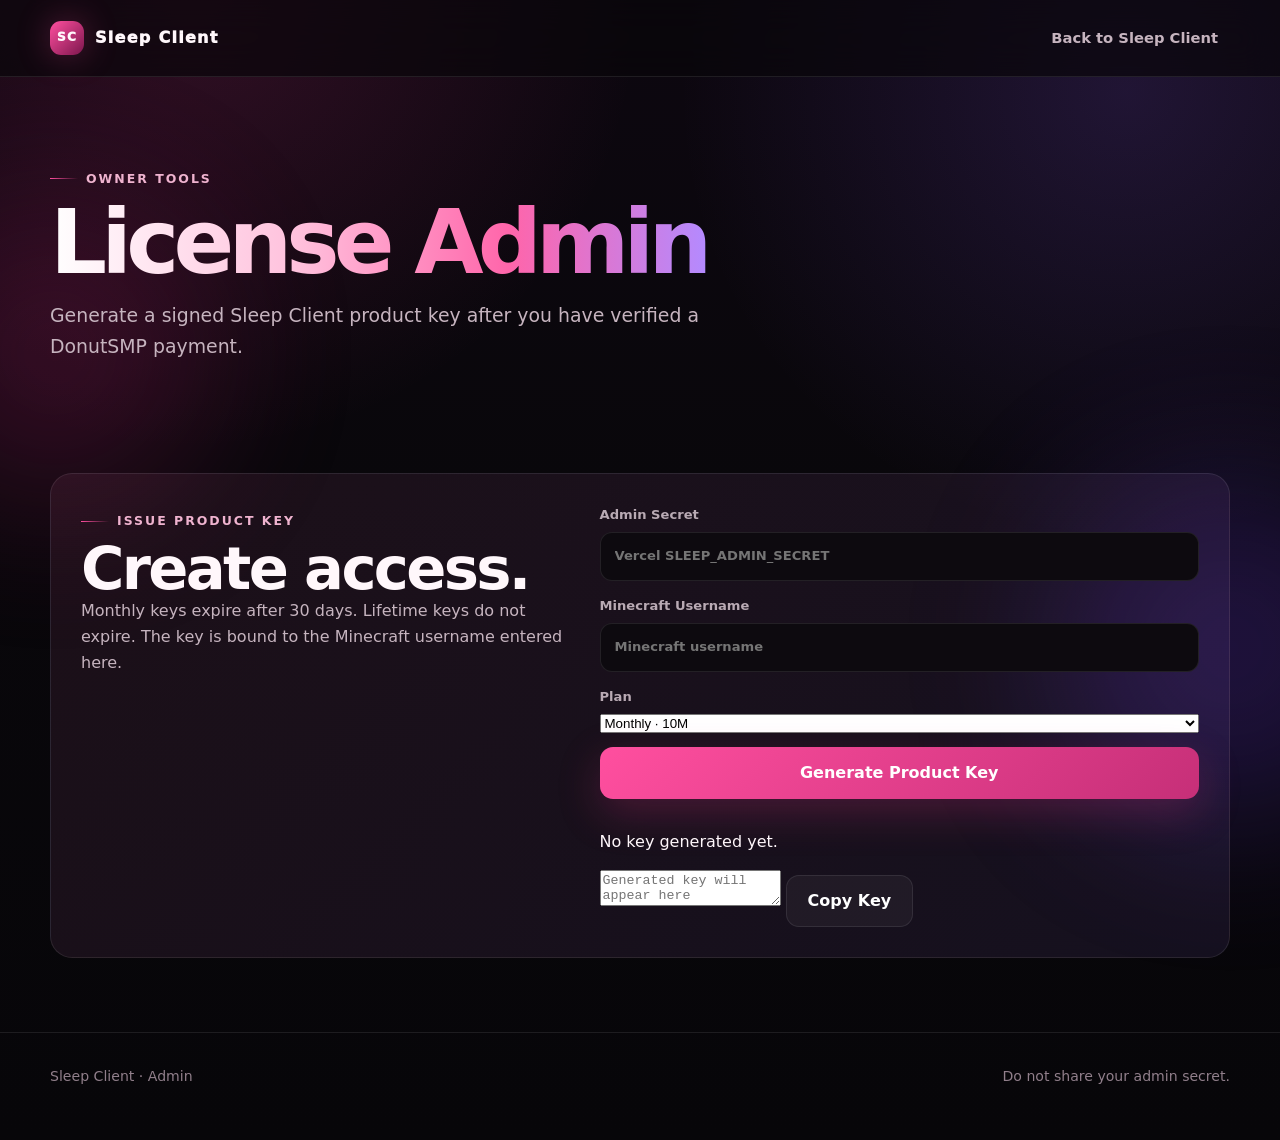
==== admin.html @ 1a80f90a "Add Sleep Client license admin page" ====
<!doctype html><html lang="en"><head>
<meta charset="utf-8"><meta name="viewport" content="width=device-width,initial-scale=1">
<meta name="robots" content="noindex,nofollow">
<title>Sleep Client Admin</title>
<link rel="icon" type="image/png" href="./assets/sleep-client-icon.png?v=2">
<link rel="stylesheet" href="./assets/site.css">
</head><body>
<div class="bg-orb one"></div><div class="bg-orb two"></div>
<header class="site-header"><div class="site-shell"><nav class="nav">
<a class="brand" href="./index.html"><span class="brand-mark">SC</span><span>Sleep Client</span></a>
<div class="nav-links"><a href="./clients.html">Back to Sleep Client</a></div>
</nav></div></header>

<main class="site-shell">
<section class="page-hero reveal visible">
<div class="eyebrow">Owner Tools</div>
<h1><span class="gradient-text">License Admin</span></h1>
<p class="lead">Generate a signed Sleep Client product key after you have verified a DonutSMP payment.</p>
</section>

<section class="section">
<div class="sleep-activation-panel">
<div>
<div class="eyebrow">Issue Product Key</div>
<h2 class="section-title">Create access.</h2>
<p class="section-copy">Monthly keys expire after 30 days. Lifetime keys do not expire. The key is bound to the Minecraft username entered here.</p>
</div>
<form class="sleep-key-form" id="admin-license-form">
<label>Admin Secret<input id="admin-secret" type="password" autocomplete="current-password" placeholder="Vercel SLEEP_ADMIN_SECRET"></label>
<label>Minecraft Username<input id="admin-mc-name" type="text" autocomplete="off" placeholder="Minecraft username"></label>
<label>Plan
<select id="admin-plan" class="sleep-admin-select">
<option value="monthly">Monthly · 10M</option>
<option value="lifetime">Lifetime · 25M</option>
</select></label>
<button class="btn btn-primary" type="submit">Generate Product Key</button>
<div class="sleep-admin-result" id="admin-result">
<p id="admin-status">No key generated yet.</p>
<textarea id="admin-key-output" readonly placeholder="Generated key will appear here"></textarea>
<button class="btn btn-secondary" id="copy-admin-key" type="button">Copy Key</button>
</div>
</form>
</div>
</section>
</main>

<footer class="footer"><div class="site-shell footer-row"><span>Sleep Client · Admin</span><span>Do not share your admin secret.</span></div></footer>
<script>
const form=document.getElementById('admin-license-form');
const status=document.getElementById('admin-status');
const output=document.getElementById('admin-key-output');
form.addEventListener('submit',async e=>{
  e.preventDefault();
  const secret=document.getElementById('admin-secret').value;
  const username=document.getElementById('admin-mc-name').value.trim();
  const plan=document.getElementById('admin-plan').value;
  output.value='';
  status.textContent='Generating signed key…';
  try{
    const r=await fetch('/api/license/issue',{
      method:'POST',
      headers:{'Content-Type':'application/json','Authorization':'Bearer '+secret},
      body:JSON.stringify({username,plan})
    });
    const data=await r.json();
    if(!r.ok||!data.ok){
      status.textContent='Could not generate key: '+(data.error||'unknown_error');
      return;
    }
    output.value=data.key;
    const expiry=data.expiresAt?new Date(data.expiresAt).toLocaleString():'Lifetime';
    status.textContent='Key created for '+data.username+' · '+data.plan+' · '+expiry;
  }catch{
    status.textContent='Could not reach the license server.';
  }
});
document.getElementById('copy-admin-key').addEventListener('click',async()=>{
  if(!output.value)return;
  await navigator.clipboard.writeText(output.value);
  status.textContent='Product key copied.';
});
</script>
</body></html>
---- assets/site.css ----
:root{
  --bg:#09070b;
  --bg-soft:#120a11;
  --panel:rgba(28,13,24,.78);
  --panel-solid:#190f17;
  --panel-2:#24121f;
  --text:#fff7fb;
  --muted:#c6b4bf;
  --line:rgba(255,255,255,.09);
  --pink:#ff4f9f;
  --pink-2:#c62f78;
  --pink-dark:#7c164d;
  --violet:#8b5cf6;
  --blue:#5bc0ff;
  --success:#7ee7b7;
  --shadow:0 24px 70px rgba(0,0,0,.42);
}
*{box-sizing:border-box}
html{scroll-behavior:smooth}
body{
  margin:0;
  min-height:100vh;
  color:var(--text);
  background:
    radial-gradient(circle at 15% 0%,rgba(198,47,120,.20),transparent 28rem),
    radial-gradient(circle at 88% 8%,rgba(139,92,246,.16),transparent 28rem),
    linear-gradient(180deg,#0d0710 0%,#09070b 42%,#070609 100%);
  font:16px/1.6 Inter,ui-sans-serif,system-ui,-apple-system,BlinkMacSystemFont,"Segoe UI",sans-serif;
  overflow-x:hidden;
}
a{color:inherit}
button,input{font:inherit}
::selection{background:rgba(255,79,159,.28)}
.site-shell{position:relative;z-index:2;width:min(1180px,calc(100% - 32px));margin:0 auto}
.bg-orb{position:fixed;border-radius:999px;filter:blur(80px);pointer-events:none;opacity:.24;z-index:0;animation:floatOrb 12s ease-in-out infinite}
.bg-orb.one{width:310px;height:310px;background:#b21f6b;left:-100px;top:22vh}
.bg-orb.two{width:360px;height:360px;background:#6538d9;right:-130px;top:52vh;animation-delay:-5s}
@keyframes floatOrb{0%,100%{transform:translate3d(0,0,0) scale(1)}50%{transform:translate3d(0,-24px,0) scale(1.08)}}
#cursor-glow{
  position:fixed;left:0;top:0;width:460px;height:460px;border-radius:50%;
  pointer-events:none;z-index:1;opacity:0;
  background:radial-gradient(circle,rgba(91,192,255,.22) 0%,rgba(139,92,246,.15) 26%,rgba(255,79,159,.05) 52%,transparent 72%);
  filter:blur(28px);transform:translate(-50%,-50%);transition:opacity .18s ease;will-change:left,top
}
.site-header{
  position:sticky;top:0;z-index:20;
  backdrop-filter:blur(18px);
  background:rgba(9,7,11,.70);
  border-bottom:1px solid var(--line);
}
.nav{height:76px;display:flex;align-items:center;justify-content:space-between;gap:18px}
.brand{text-decoration:none;display:flex;align-items:center;gap:11px;font-weight:950;letter-spacing:.08em}
.brand-mark{width:34px;height:34px;border-radius:11px;background:linear-gradient(135deg,var(--pink),var(--pink-dark));box-shadow:0 0 34px rgba(255,79,159,.30);display:grid;place-items:center;font-size:.76rem}
.nav-links{display:flex;align-items:center;gap:6px}
.nav-links a{padding:9px 12px;border-radius:10px;text-decoration:none;color:var(--muted);font-weight:700;font-size:.92rem;transition:.2s ease}
.nav-links a:hover,.nav-links a.active{color:#fff;background:rgba(255,255,255,.055)}
.nav-cta{padding:10px 15px;border:1px solid rgba(255,79,159,.35)!important;background:rgba(255,79,159,.08)!important;color:#fff!important}
.mobile-toggle{display:none;background:none;border:0;color:#fff;font-size:1.5rem}
.hero{padding:104px 0 78px;display:grid;grid-template-columns:1fr;gap:0;align-items:center}.hero>.reveal{max-width:820px}
.eyebrow{display:inline-flex;align-items:center;gap:8px;color:#efb3cf;font-size:.78rem;font-weight:900;letter-spacing:.16em;text-transform:uppercase}
.eyebrow:before{content:"";width:28px;height:1px;background:linear-gradient(90deg,var(--pink),transparent)}
.hero h1,.page-hero h1{font-size:clamp(3.5rem,8.2vw,7.2rem);line-height:.88;letter-spacing:-.065em;margin:15px 0 24px}
.gradient-text{background:linear-gradient(90deg,#fff 0%,#ffc0dc 38%,#ff65aa 70%,#b48aff 100%);-webkit-background-clip:text;background-clip:text;color:transparent}
.lead{font-size:1.18rem;color:var(--muted);max-width:700px;margin:0}
.actions{display:flex;gap:12px;flex-wrap:wrap;margin-top:32px}
.btn{border:0;cursor:pointer;text-decoration:none;display:inline-flex;align-items:center;justify-content:center;gap:9px;min-height:52px;padding:0 21px;border-radius:13px;font-weight:900;transition:transform .2s ease,box-shadow .2s ease,border-color .2s ease}
.btn:hover{transform:translateY(-2px)}
.btn-primary{background:linear-gradient(135deg,var(--pink),var(--pink-2));color:#fff;box-shadow:0 14px 42px rgba(198,47,120,.28)}
.btn-primary:hover{box-shadow:0 18px 52px rgba(255,79,159,.34)}
.btn-secondary{background:rgba(255,255,255,.045);border:1px solid var(--line);color:#fff}
.hero-meta{display:flex;gap:10px;flex-wrap:wrap;margin-top:17px;color:#af9ca8;font-size:.88rem}
.pill{border:1px solid var(--line);background:rgba(255,255,255,.035);padding:5px 9px;border-radius:999px}
.hero-demo{
  min-height:470px;border-radius:28px;position:relative;overflow:hidden;padding:28px;
  background:linear-gradient(145deg,rgba(55,21,45,.82),rgba(17,10,16,.92));
  border:1px solid rgba(255,255,255,.10);box-shadow:var(--shadow);
}
.hero-demo:before{content:"";position:absolute;inset:-35%;background:conic-gradient(from 180deg,transparent 0 34%,rgba(255,79,159,.20) 42%,transparent 50% 70%,rgba(139,92,246,.18) 78%,transparent 86%);animation:spinGlow 16s linear infinite}
@keyframes spinGlow{to{transform:rotate(360deg)}}
.demo-inner{position:relative;z-index:1;height:100%;display:flex;flex-direction:column;justify-content:space-between}
.demo-top{display:flex;justify-content:space-between;align-items:center;color:#ceb7c4;font-size:.83rem}
.live-dot{display:inline-flex;align-items:center;gap:8px}.live-dot:before{content:"";width:8px;height:8px;border-radius:50%;background:var(--success);box-shadow:0 0 16px var(--success);animation:pulse 1.7s ease-in-out infinite}
@keyframes pulse{50%{opacity:.45;transform:scale(.8)}}
.minecraft-tooltip{margin:auto;width:min(100%,360px);background:#130924;border:3px solid #5b2adb;box-shadow:inset 0 0 0 2px #321474,0 26px 70px rgba(0,0,0,.5);padding:16px 18px;font-family:ui-monospace,SFMono-Regular,Menlo,monospace;transform:rotate(-1.5deg);transition:.28s ease}
.hero-demo:hover .minecraft-tooltip{transform:rotate(0deg) translateY(-4px)}
.tooltip-name{font-size:1.22rem}.tooltip-line{margin-top:8px;color:#b8b8c4}.tooltip-custom{color:#ff77b9;font-weight:900}
.section{padding:74px 0}
.section-head{display:flex;align-items:end;justify-content:space-between;gap:24px;margin-bottom:28px}
.section-title{font-size:clamp(2.1rem,4.8vw,3.7rem);line-height:1;letter-spacing:-.045em;margin:8px 0 0}
.section-copy{max-width:680px;color:var(--muted);margin:0}
.card-grid{display:grid;grid-template-columns:repeat(3,1fr);gap:16px}
.card{
  position:relative;overflow:hidden;padding:25px;border-radius:18px;
  background:linear-gradient(180deg,rgba(39,18,33,.82),rgba(18,10,16,.88));
  border:1px solid var(--line);box-shadow:0 14px 50px rgba(0,0,0,.18);
  transition:transform .22s ease,border-color .22s ease,background .22s ease;
  transform-style:preserve-3d;
}
.card:hover{border-color:rgba(255,79,159,.25);background:linear-gradient(180deg,rgba(51,21,41,.9),rgba(19,10,16,.92))}
.card-icon{width:44px;height:44px;border-radius:13px;background:linear-gradient(135deg,rgba(255,79,159,.20),rgba(139,92,246,.16));border:1px solid rgba(255,255,255,.08);display:grid;place-items:center;font-weight:950;margin-bottom:18px}
.card h3{font-size:1.12rem;margin:0 0 8px}.card p{margin:0;color:var(--muted)}
.card-link{display:inline-flex;margin-top:17px;color:#ff9ac8;font-weight:850;text-decoration:none}
.status{display:inline-flex;align-items:center;gap:7px;padding:5px 9px;border-radius:999px;font-size:.72rem;font-weight:900;text-transform:uppercase;letter-spacing:.09em}
.status.live{background:rgba(126,231,183,.09);border:1px solid rgba(126,231,183,.22);color:#9cf2c8}
.status.soon{background:rgba(255,79,159,.08);border:1px solid rgba(255,79,159,.20);color:#ff9fca}
.featured{
  display:grid;grid-template-columns:1fr 1fr;gap:18px;padding:26px;border-radius:24px;
  background:linear-gradient(135deg,rgba(52,20,42,.88),rgba(20,11,18,.9));
  border:1px solid rgba(255,255,255,.09);box-shadow:var(--shadow)
}
.feature-list{display:grid;gap:12px;margin-top:22px}
.feature-item{display:flex;gap:12px;align-items:flex-start;color:var(--muted)}
.check{width:24px;height:24px;border-radius:8px;background:rgba(255,79,159,.12);border:1px solid rgba(255,79,159,.22);display:grid;place-items:center;color:#ff87bf;flex:0 0 auto}
.visual-panel{min-height:330px;border-radius:18px;border:1px solid var(--line);background:radial-gradient(circle at 50% 20%,rgba(255,79,159,.16),transparent 50%),linear-gradient(180deg,#170d15,#0f0a0e);display:grid;place-items:center;padding:24px}
.page-hero{padding:84px 0 38px}
.page-hero h1{font-size:clamp(3rem,7vw,5.8rem);margin-bottom:18px}
.catalog-toolbar{display:flex;gap:12px;align-items:center;justify-content:space-between;margin:22px 0 28px}
.search{flex:1;max-width:480px;background:rgba(255,255,255,.035);border:1px solid var(--line);border-radius:13px;color:#fff;padding:13px 15px;outline:none}
.search:focus{border-color:rgba(255,79,159,.35);box-shadow:0 0 0 4px rgba(255,79,159,.06)}
.mod-card{display:flex;flex-direction:column;min-height:310px}
.mod-card .card-footer{margin-top:auto;padding-top:22px;display:flex;gap:10px;flex-wrap:wrap}
.gallery{display:grid;grid-template-columns:repeat(3,1fr);gap:16px}
.gallery-placeholder{aspect-ratio:16/10;border-radius:18px;border:1px dashed rgba(255,255,255,.15);background:linear-gradient(145deg,rgba(255,79,159,.06),rgba(139,92,246,.05));display:grid;place-items:center;text-align:center;padding:20px;color:#bdaab6;position:relative;overflow:hidden}
.gallery-placeholder:before{content:"";position:absolute;inset:-20%;background:linear-gradient(120deg,transparent 30%,rgba(255,255,255,.05) 45%,transparent 60%);transform:translateX(-100%);animation:shimmer 4.5s ease-in-out infinite}
@keyframes shimmer{50%,100%{transform:translateX(100%)}}
.steps{display:grid;grid-template-columns:repeat(3,1fr);gap:14px}
.step{padding:24px;border-radius:17px;border:1px solid var(--line);background:rgba(255,255,255,.028)}
.step-num{font-size:.75rem;letter-spacing:.16em;font-weight:900;color:#ff8fc2}.step h3{margin:9px 0 7px}.step p{color:var(--muted);margin:0}
.note{margin-top:18px;border-radius:14px;border:1px solid var(--line);background:rgba(255,255,255,.028);padding:16px 18px;color:var(--muted)}
.coming-hero{text-align:center;padding:92px 0 120px}
.coming-hero .big-soon{font-size:clamp(4rem,14vw,10rem);line-height:.85;letter-spacing:-.07em;margin:18px 0;background:linear-gradient(90deg,#fff,#ff7cb9,#9b72ff);-webkit-background-clip:text;background-clip:text;color:transparent}
.back-link{display:inline-flex;margin-top:20px}
.footer{border-top:1px solid var(--line);padding:32px 0 52px;color:#917f8b;font-size:.88rem}
.footer-row{display:flex;justify-content:space-between;gap:20px;flex-wrap:wrap}
.reveal{opacity:0;transform:translateY(22px);transition:opacity .65s ease,transform .65s ease}
.reveal.visible{opacity:1;transform:none}
.lightbox{position:fixed;inset:0;background:rgba(4,3,5,.86);backdrop-filter:blur(12px);z-index:60;display:none;align-items:center;justify-content:center;padding:28px}
.lightbox.open{display:flex}.lightbox img{max-width:min(1200px,96vw);max-height:88vh;border-radius:18px;box-shadow:var(--shadow)}
.lightbox-close{position:absolute;right:24px;top:20px;border:0;background:rgba(255,255,255,.08);color:#fff;width:44px;height:44px;border-radius:12px;font-size:1.4rem;cursor:pointer}
@media(max-width:900px){.hero,.featured{grid-template-columns:1fr}.hero{padding-top:72px}.hero-demo{min-height:380px}.card-grid,.gallery,.steps{grid-template-columns:1fr 1fr}}
@media(max-width:720px){.nav-links{display:none;position:absolute;left:16px;right:16px;top:68px;flex-direction:column;align-items:stretch;background:#130c12;border:1px solid var(--line);border-radius:16px;padding:10px;box-shadow:var(--shadow)}.nav-links.open{display:flex}.mobile-toggle{display:block}.card-grid,.gallery,.steps{grid-template-columns:1fr}.hero h1{font-size:clamp(3.2rem,17vw,5.2rem)}.hero{gap:34px}.section-head{align-items:flex-start;flex-direction:column}.featured{padding:20px}.catalog-toolbar{align-items:stretch;flex-direction:column}.search{max-width:none}}
@media(hover:none){#cursor-glow{display:none}}
@media(prefers-reduced-motion:reduce){*{scroll-behavior:auto!important;animation:none!important;transition:none!important}.reveal{opacity:1;transform:none}}

.mods-grid{grid-template-columns:repeat(3,minmax(0,1fr))}
.mod-thumb{
  aspect-ratio:16/9;
  width:100%;
  margin-bottom:18px;
  border-radius:14px;
  border:1px solid rgba(255,255,255,.10);
  background:
    linear-gradient(135deg,rgba(255,79,159,.15),rgba(139,92,246,.10)),
    repeating-linear-gradient(45deg,rgba(255,255,255,.025) 0 8px,transparent 8px 16px);
  display:grid;
  place-items:center;
  color:#bfa9b5;
  font-weight:800;
  text-align:center;
  overflow:hidden;
  position:relative;
}
.mod-thumb:after{
  content:"";
  position:absolute;inset:-40%;
  background:linear-gradient(110deg,transparent 35%,rgba(255,255,255,.06) 48%,transparent 61%);
  animation:shimmer 4.8s ease-in-out infinite;
}
.mod-thumb span{position:relative;z-index:1}
.active-thumb{
  background:
    radial-gradient(circle at 30% 20%,rgba(255,79,159,.24),transparent 34%),
    radial-gradient(circle at 70% 75%,rgba(91,192,255,.20),transparent 36%),
    linear-gradient(135deg,#23101e,#100b12);
}
@media(max-width:900px){.mods-grid{grid-template-columns:repeat(2,minmax(0,1fr))}}
@media(max-width:720px){.mods-grid{grid-template-columns:1fr}}

.lang-switch{display:flex;align-items:center;gap:5px;margin-left:6px;padding:4px 6px;border:1px solid var(--line);border-radius:10px;background:rgba(255,255,255,.035);color:#746671}
.lang-btn{border:0;background:transparent;color:#9f8f99;font-weight:900;font-size:.76rem;cursor:pointer;padding:5px 6px;border-radius:7px;transition:.2s ease}
.lang-btn:hover,.lang-btn.active{color:#fff;background:rgba(255,79,159,.16)}
@media(max-width:720px){.lang-switch{margin:4px 0 0;justify-content:center;padding:8px}}

.mod-preview-image{width:100%;height:100%;object-fit:contain;background:#0b090d;display:block;image-rendering:pixelated;cursor:zoom-in}
.gallery-shot{margin:0;border-radius:18px;border:1px solid rgba(255,255,255,.12);background:rgba(255,255,255,.025);overflow:hidden;box-shadow:0 14px 40px rgba(0,0,0,.18)}
.gallery-shot img{width:100%;aspect-ratio:16/10;object-fit:contain;display:block;background:#0b090d;image-rendering:pixelated;cursor:zoom-in;transition:transform .2s ease}
.gallery-shot:hover img{transform:scale(1.02)}
.gallery-shot figcaption{padding:13px 15px;color:var(--muted);font-size:.9rem}
.gallery-shot figcaption strong{color:var(--text)}

.sleep-client-nav{
  position:relative;
  isolation:isolate;
  display:inline-flex!important;
  align-items:center;
  gap:8px;
  padding:10px 14px!important;
  border-radius:14px!important;
  overflow:hidden;
  color:#fff!important;
  background:
    linear-gradient(180deg,rgba(255,255,255,.11),rgba(255,255,255,.025)),
    linear-gradient(135deg,rgba(255,79,159,.14),rgba(139,92,246,.12)),
    rgba(20,12,22,.82)!important;
  border:1px solid rgba(255,255,255,.10);
  box-shadow:
    inset 0 1px 0 rgba(255,255,255,.16),
    inset 0 -1px 0 rgba(255,255,255,.03),
    0 10px 28px rgba(0,0,0,.28),
    0 0 22px rgba(139,92,246,.08);
  backdrop-filter:blur(12px) saturate(135%);
  -webkit-backdrop-filter:blur(12px) saturate(135%);
  transition:transform .22s ease,border-color .22s ease,box-shadow .22s ease,background .22s ease!important;
}
.sleep-client-nav:before{
  content:"";
  position:absolute;
  z-index:-1;
  top:-30%;
  left:-60%;
  width:42%;
  height:165%;
  transform:skewX(-18deg);
  background:linear-gradient(110deg,transparent 0%,rgba(255,255,255,.04) 25%,rgba(255,255,255,.42) 49%,rgba(255,255,255,.10) 68%,transparent 100%);
  filter:blur(.3px);
  animation:sleepShine 4.6s ease-in-out infinite;
  pointer-events:none;
}
.sleep-client-nav:after{
  content:"";
  position:absolute;
  z-index:-2;
  inset:0;
  border-radius:inherit;
  background:
    radial-gradient(circle at 18% 0%,rgba(255,255,255,.16),transparent 34%),
    radial-gradient(circle at 84% 100%,rgba(139,92,246,.16),transparent 38%);
  pointer-events:none;
}
.sleep-client-nav:hover,
.sleep-client-nav.active{
  transform:translateY(-1px);
  border-color:rgba(255,121,184,.24);
  background:
    linear-gradient(180deg,rgba(255,255,255,.15),rgba(255,255,255,.035)),
    linear-gradient(135deg,rgba(255,79,159,.20),rgba(139,92,246,.15)),
    rgba(24,13,25,.88)!important;
  box-shadow:
    inset 0 1px 0 rgba(255,255,255,.20),
    0 12px 30px rgba(0,0,0,.30),
    0 0 20px rgba(255,79,159,.17),
    0 0 34px rgba(139,92,246,.11);
}
@keyframes sleepShine{
  0%,55%{left:-60%;opacity:0}
  62%{opacity:.45}
  78%{left:122%;opacity:.75}
  100%{left:122%;opacity:0}
}
.sleep-moon{
  display:inline-flex;
  align-items:center;
  justify-content:center;
  width:24px;
  height:24px;
  flex:0 0 24px;
  filter:drop-shadow(0 0 5px rgba(255,227,169,.20));
}
.sleep-moon svg{
  display:block;
  width:24px;
  height:24px;
}
.nav-mini{
  display:inline-block;
  margin-left:3px;
  padding:4px 8px;
  border-radius:999px;
  font-size:.70rem;
  line-height:1;
  font-weight:850;
  letter-spacing:.02em;
  background:linear-gradient(180deg,rgba(255,255,255,.12),rgba(255,255,255,.055));
  color:#ff9dcb;
  border:1px solid rgba(255,255,255,.13);
  box-shadow:inset 0 1px 0 rgba(255,255,255,.10);
}
.sleep-client-nav.active .nav-mini,
.sleep-client-nav:hover .nav-mini{
  background:linear-gradient(180deg,rgba(255,79,159,.22),rgba(139,92,246,.10));
  border-color:rgba(255,126,188,.28);
  color:#ffd5e8;
  box-shadow:inset 0 1px 0 rgba(255,255,255,.12),0 0 12px rgba(255,79,159,.10);
}
@media(max-width:720px){
  .sleep-client-nav{justify-content:center}
}

.sleep-page-hero{padding-bottom:64px}
.sleep-page-grid{
  display:grid;
  grid-template-columns:minmax(0,1.15fr) minmax(340px,.85fr);
  gap:54px;
  align-items:center;
}
.sleep-page-copy{min-width:0}
.sleep-announcement{
  position:relative;
  overflow:hidden;
  padding:30px 30px 32px;
  border-radius:24px;
  min-height:250px;
  display:flex;
  flex-direction:column;
  justify-content:center;
  background:
    linear-gradient(180deg,rgba(255,255,255,.08),rgba(255,255,255,.025)),
    radial-gradient(circle at 16% 12%,rgba(255,79,159,.20),transparent 34%),
    radial-gradient(circle at 88% 88%,rgba(139,92,246,.18),transparent 38%),
    rgba(22,12,23,.84);
  border:1px solid rgba(255,255,255,.10);
  box-shadow:
    inset 0 1px 0 rgba(255,255,255,.09),
    0 20px 60px rgba(0,0,0,.28),
    0 0 32px rgba(255,79,159,.08);
}
.sleep-announcement:before{
  content:"";
  position:absolute;
  inset:-40%;
  background:linear-gradient(120deg,transparent 38%,rgba(255,255,255,.055) 49%,transparent 60%);
  animation:shimmer 5.6s ease-in-out infinite;
  pointer-events:none;
}
.sleep-announcement>*{position:relative;z-index:1}
.sleep-announcement-badge{
  align-self:flex-start;
  display:inline-flex;
  padding:6px 11px;
  margin-bottom:16px;
  border-radius:999px;
  background:linear-gradient(135deg,rgba(255,79,159,.24),rgba(139,92,246,.22));
  border:1px solid rgba(255,255,255,.12);
  color:#ffd6e9;
  font-size:.72rem;
  font-weight:900;
  letter-spacing:.09em;
  text-transform:uppercase;
  box-shadow:0 0 18px rgba(255,79,159,.10);
}
.sleep-announcement h2{
  margin:0 0 10px;
  font-size:clamp(1.65rem,3vw,2.35rem);
  line-height:1.08;
  letter-spacing:-.035em;
}
.sleep-announcement p{
  margin:0;
  color:var(--muted);
  font-size:1rem;
  line-height:1.7;
}
@media(max-width:900px){
  .sleep-page-grid{grid-template-columns:1fr;gap:28px}
  .sleep-announcement{min-height:auto}
}

/* Sleep Client product page */
.sleep-product-page{padding-bottom:36px}
.sleep-product-hero{padding:78px 0 58px;display:grid;grid-template-columns:minmax(0,.92fr) minmax(560px,1.08fr);gap:42px;align-items:center}
.sleep-product-copy h1{font-size:clamp(3.1rem,6vw,6.4rem);line-height:.9;letter-spacing:-.06em;margin:16px 0 22px}
.sleep-product-copy .lead{max-width:650px}
.sleep-gui-demo{min-height:500px;display:grid;grid-template-columns:190px 1fr;border-radius:24px;overflow:hidden;border:1px solid rgba(255,255,255,.1);background:linear-gradient(145deg,rgba(31,16,33,.96),rgba(10,8,14,.98));box-shadow:0 30px 80px rgba(0,0,0,.42),0 0 48px rgba(139,92,246,.09)}
.sleep-gui-sidebar{padding:17px 12px;background:rgba(9,7,13,.84);border-right:1px solid rgba(255,255,255,.07);display:flex;flex-direction:column;gap:5px}
.sleep-gui-logo{display:flex;align-items:center;gap:9px;padding:4px 7px 18px}
.sleep-gui-logo-mark{width:32px;height:32px;border-radius:10px;display:grid;place-items:center;background:linear-gradient(135deg,#ff4f9f,#8b5cf6);font-size:1.15rem;box-shadow:0 0 22px rgba(255,79,159,.22)}
.sleep-gui-logo strong{display:block;font-size:.86rem}
.sleep-gui-logo small{display:block;color:#746a78;font-size:.62rem}
.sleep-gui-label{padding:7px 8px 3px;color:#706372;font-size:.61rem;font-weight:900;letter-spacing:.13em}
.general-label{margin-top:12px}
.sleep-demo-tab{border:0;background:transparent;color:#9f909c;text-align:left;padding:9px 10px;border-radius:9px;font-size:.76rem;font-weight:750;cursor:pointer;transition:.18s ease}
.sleep-demo-tab:hover,.sleep-demo-tab.active{color:#fff;background:linear-gradient(90deg,rgba(255,79,159,.18),rgba(139,92,246,.12));box-shadow:inset 2px 0 0 #ff4f9f}
.sleep-gui-main{padding:15px;min-width:0}
.sleep-gui-topbar{height:43px;display:grid;grid-template-columns:1fr auto 190px;gap:12px;align-items:center;border-bottom:1px solid rgba(255,79,159,.18);font-size:.78rem}
.sleep-demo-time{color:#ff6daf;font-weight:900}
.sleep-demo-search{border:1px solid rgba(255,255,255,.07);background:rgba(255,255,255,.025);color:#776b76;padding:6px 9px;border-radius:8px;font-size:.67rem}
.sleep-gui-modules{display:grid;grid-template-columns:1fr 1fr;gap:9px;padding-top:14px}
.sleep-module-row{height:54px;border:1px solid rgba(255,255,255,.065);background:rgba(255,255,255,.025);border-radius:10px;padding:0 11px;display:flex;align-items:center;justify-content:space-between;color:#cdbfca;font-size:.73rem;font-weight:750;transition:.2s ease}
.sleep-module-row:hover{transform:translateY(-1px);border-color:rgba(255,79,159,.22)}
.sleep-module-row i{width:28px;height:15px;border-radius:999px;background:#29303a;position:relative}
.sleep-module-row i:after{content:"";position:absolute;width:11px;height:11px;border-radius:50%;background:#76808a;left:2px;top:2px;transition:.2s ease}
.sleep-module-row.active{border-color:rgba(255,79,159,.38);box-shadow:0 0 18px rgba(255,79,159,.08)}
.sleep-module-row.active i{background:linear-gradient(90deg,#ff4f9f,#a95cff)}
.sleep-module-row.active i:after{left:15px;background:#fff}
.sleep-highlight-strip{display:grid;grid-template-columns:repeat(3,1fr);gap:14px;padding-top:28px;padding-bottom:28px}
.sleep-highlight-strip>div{padding:19px 20px;border:1px solid var(--line);background:rgba(255,255,255,.025);border-radius:16px}
.sleep-highlight-strip strong{display:block;margin-bottom:5px}
.sleep-highlight-strip span{color:var(--muted);font-size:.91rem}
.sleep-category-tabs{display:flex;gap:8px;flex-wrap:wrap;margin-bottom:22px}
.sleep-category-button{border:1px solid var(--line);background:rgba(255,255,255,.025);color:#a995a3;padding:8px 12px;border-radius:999px;font-weight:800;font-size:.78rem;cursor:pointer;transition:.18s ease}
.sleep-category-button:hover,.sleep-category-button.active{color:#fff;border-color:rgba(255,79,159,.32);background:linear-gradient(135deg,rgba(255,79,159,.14),rgba(139,92,246,.1))}
.sleep-module-grid{display:grid;grid-template-columns:repeat(3,minmax(0,1fr));gap:14px}
.sleep-feature-card{min-height:132px;padding:18px;border-radius:16px;border:1px solid var(--line);background:linear-gradient(180deg,rgba(18,15,23,.9),rgba(11,10,15,.95));transition:.2s ease}
.sleep-feature-card:hover{transform:translateY(-2px);border-color:rgba(139,92,246,.28);box-shadow:0 18px 45px rgba(0,0,0,.2)}
.sleep-feature-head{display:flex;align-items:flex-start;justify-content:space-between;gap:10px}
.sleep-feature-head h3{font-size:.96rem;margin:0}
.sleep-feature-card p{margin:8px 0 0;color:#8f858e;font-size:.86rem;line-height:1.55}
.feature-badge{padding:3px 7px;border-radius:999px;font-size:.57rem;font-weight:950;letter-spacing:.05em;border:1px solid rgba(139,92,246,.45);color:#d7c5ff;background:rgba(139,92,246,.13)}
.feature-badge.advanced{border-color:rgba(255,190,0,.45);color:#ffd962;background:rgba(255,190,0,.09)}
.feature-badge.new{border-color:rgba(0,205,145,.45);color:#76f4c8;background:rgba(0,205,145,.09)}
.sleep-settings-preview{display:grid;grid-template-columns:repeat(4,1fr);gap:14px}
.sleep-settings-card{padding:20px;border:1px solid var(--line);border-radius:16px;background:rgba(255,255,255,.025)}
.sleep-settings-card>span{display:block;color:#a997a3;font-size:.78rem;margin-bottom:13px}
.fake-color-row{display:flex;gap:9px}.fake-color-row i{width:28px;height:28px;border-radius:8px;border:1px solid rgba(255,255,255,.12)}
.fake-color-row i:nth-child(1){background:#ff4f9f}.fake-color-row i:nth-child(2){background:#8b5cf6}.fake-color-row i:nth-child(3){background:#5bc0ff}.fake-color-row i:nth-child(4){background:#7ee7b7}
.fake-slider{height:8px;border-radius:999px;background:#2a222b;position:relative;margin-top:22px}.fake-slider:before{content:"";position:absolute;left:0;top:0;bottom:0;width:68%;border-radius:inherit;background:linear-gradient(90deg,#ff4f9f,#8b5cf6)}.fake-slider b{position:absolute;width:16px;height:16px;border-radius:50%;background:#fff;left:calc(68% - 8px);top:-4px;box-shadow:0 0 14px rgba(255,79,159,.35)}.fake-slider.second:before{width:42%}.fake-slider.second b{left:calc(42% - 8px)}
.sleep-pricing-grid{display:grid;grid-template-columns:1fr 1fr;gap:24px;max-width:920px;margin:0 auto}
.sleep-price-card{position:relative;padding:28px;border-radius:22px;border:1px solid var(--line);background:linear-gradient(180deg,rgba(24,18,27,.94),rgba(12,10,15,.97));box-shadow:0 22px 60px rgba(0,0,0,.22)}
.sleep-price-card.featured-price{border-color:rgba(139,92,246,.42);box-shadow:0 24px 70px rgba(65,33,120,.18),0 0 36px rgba(139,92,246,.1)}
.price-kicker{font-size:1.18rem;font-weight:950}.sleep-price-card p{color:#9b8e98;margin:6px 0 0}.sleep-price{display:flex;align-items:end;gap:9px;margin:20px 0}.sleep-price strong{font-size:3.25rem;line-height:1;letter-spacing:-.05em}.sleep-price span{color:#887c86;padding-bottom:5px}
.sleep-price-card .btn{width:100%}.sleep-price-card ul{list-style:none;padding:18px 0 0;margin:18px 0 0;border-top:1px solid var(--line);display:grid;gap:10px}.sleep-price-card li{color:#b5a7b1;font-size:.9rem}.sleep-price-card li:before{content:"✓";display:inline-grid;place-items:center;width:20px;height:20px;margin-right:9px;border-radius:50%;background:rgba(126,231,183,.1);color:#7ee7b7;font-weight:950}
.popular-ribbon{position:absolute;right:24px;top:-12px;background:linear-gradient(135deg,#9b72ff,#7a32ef);padding:6px 12px;border-radius:999px;font-size:.65rem;font-weight:950;box-shadow:0 10px 26px rgba(123,50,239,.3)}
.sleep-activation-panel{display:grid;grid-template-columns:.9fr 1.1fr;gap:28px;padding:30px;border-radius:22px;border:1px solid var(--line);background:linear-gradient(135deg,rgba(255,79,159,.06),rgba(139,92,246,.07)),rgba(255,255,255,.02)}
.sleep-key-form{display:grid;gap:14px}.sleep-key-form label{display:grid;gap:7px;color:#b9aab4;font-size:.82rem;font-weight:750}.sleep-key-form input{width:100%;padding:13px 14px;border-radius:12px;border:1px solid var(--line);background:#0d0a0f;color:#fff;outline:none}.sleep-key-form input:focus{border-color:rgba(255,79,159,.35);box-shadow:0 0 0 4px rgba(255,79,159,.06)}.sleep-form-status{margin:0;color:#8e818b;font-size:.78rem;line-height:1.5}
@media(max-width:1080px){.sleep-product-hero{grid-template-columns:1fr}.sleep-gui-demo{max-width:860px}.sleep-module-grid{grid-template-columns:repeat(2,minmax(0,1fr))}.sleep-settings-preview{grid-template-columns:repeat(2,1fr)}}
@media(max-width:760px){.sleep-gui-demo{grid-template-columns:1fr;min-height:auto}.sleep-gui-sidebar{display:none}.sleep-gui-modules{grid-template-columns:1fr}.sleep-gui-topbar{grid-template-columns:1fr auto}.sleep-demo-search{display:none}.sleep-highlight-strip{grid-template-columns:1fr}.sleep-module-grid{grid-template-columns:1fr}.sleep-pricing-grid{grid-template-columns:1fr}.sleep-settings-preview{grid-template-columns:1fr}.sleep-activation-panel{grid-template-columns:1fr}.sleep-product-hero{padding-top:55px}}
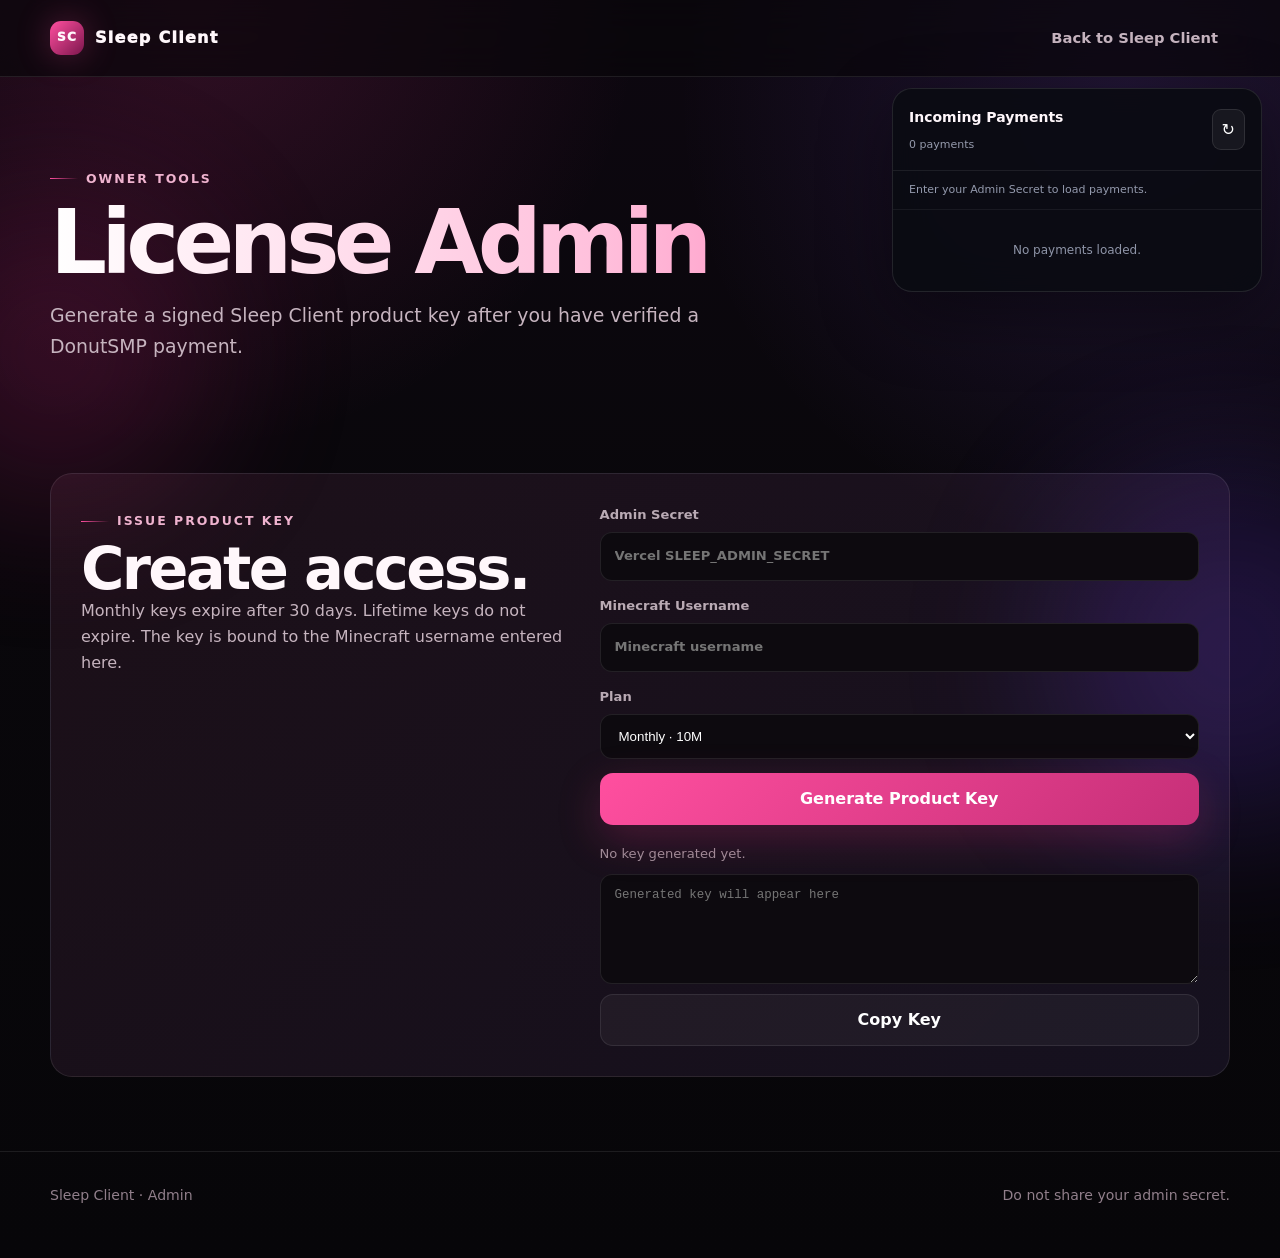
==== commit 1b4a5b7d: "Add DonutSMP payment tracker and admin feed" ====
--- a/admin.html
+++ b/admin.html
@@ -4,12 +4,44 @@
 <title>Sleep Client Admin</title>
 <link rel="icon" type="image/png" href="./assets/sleep-client-icon.png?v=2">
 <link rel="stylesheet" href="./assets/site.css">
+<style>
+.admin-payment-feed{position:fixed;top:88px;right:18px;z-index:80;width:min(370px,calc(100vw - 36px));max-height:calc(100vh - 110px);display:flex;flex-direction:column;border:1px solid rgba(255,255,255,.10);border-radius:20px;background:rgba(10,11,18,.91);box-shadow:0 22px 70px rgba(0,0,0,.42);backdrop-filter:blur(18px);overflow:hidden}
+.admin-payment-head{display:flex;align-items:center;justify-content:space-between;gap:12px;padding:15px 16px;border-bottom:1px solid rgba(255,255,255,.08)}
+.admin-payment-head strong{font-size:14px}.admin-payment-head span{font-size:11px;color:#969bad}
+.admin-payment-refresh{border:1px solid rgba(255,255,255,.10);border-radius:9px;padding:7px 9px;background:rgba(255,255,255,.05);color:#fff;cursor:pointer}
+.admin-payment-status{padding:10px 16px;border-bottom:1px solid rgba(255,255,255,.06);font-size:11px;color:#949aad}
+.admin-payment-status.warn{color:#f0c77a}
+.admin-payment-list{overflow:auto;padding:9px}
+.admin-payment-empty{padding:22px 12px;text-align:center;color:#8f95a8;font-size:12px}
+.admin-payment-item{display:grid;gap:9px;padding:12px;margin-bottom:8px;border:1px solid rgba(255,255,255,.075);border-radius:14px;background:rgba(255,255,255,.035)}
+.admin-payment-top{display:flex;align-items:center;justify-content:space-between;gap:10px}
+.admin-payment-player{display:flex;align-items:center;gap:8px;min-width:0}
+.admin-payment-dot{width:8px;height:8px;border-radius:50%;background:#67e8a5;box-shadow:0 0 14px rgba(103,232,165,.5)}
+.admin-payment-player strong{font-size:13px;overflow:hidden;text-overflow:ellipsis;white-space:nowrap}
+.admin-payment-amount{font-size:14px;font-weight:800;color:#fff}
+.admin-payment-meta{display:flex;align-items:center;justify-content:space-between;gap:8px;color:#858b9d;font-size:10px}
+.admin-payment-plan{padding:3px 7px;border-radius:999px;background:rgba(155,106,255,.12);color:#c8b5ff;font-weight:800;text-transform:uppercase;letter-spacing:.06em}
+.admin-payment-use{width:100%;border:1px solid rgba(164,121,255,.24);border-radius:10px;padding:8px 10px;background:rgba(142,84,255,.08);color:#ddd1ff;font:inherit;font-size:11px;font-weight:800;cursor:pointer}
+.admin-payment-use:hover{background:rgba(142,84,255,.15)}
+@media(max-width:1180px){.admin-payment-feed{position:relative;top:auto;right:auto;width:100%;max-height:500px;margin:18px auto 0}.admin-payment-wrap{max-width:1200px;margin:0 auto;padding:0 20px}}
+</style>
 </head><body>
 <div class="bg-orb one"></div><div class="bg-orb two"></div>
 <header class="site-header"><div class="site-shell"><nav class="nav">
 <a class="brand" href="./index.html"><span class="brand-mark">SC</span><span>Sleep Client</span></a>
 <div class="nav-links"><a href="./clients.html">Back to Sleep Client</a></div>
 </nav></div></header>
+
+<div class="admin-payment-wrap">
+<aside class="admin-payment-feed" aria-label="Incoming DonutSMP payments">
+  <div class="admin-payment-head">
+    <div><strong>Incoming Payments</strong><br><span id="payment-count">0 payments</span></div>
+    <button class="admin-payment-refresh" id="payment-refresh" type="button">↻</button>
+  </div>
+  <div class="admin-payment-status" id="payment-feed-status">Enter your Admin Secret to load payments.</div>
+  <div class="admin-payment-list" id="payment-feed-list"><div class="admin-payment-empty">No payments loaded.</div></div>
+</aside>
+</div>
 
 <main class="site-shell">
 <section class="page-hero reveal visible">
@@ -49,9 +81,129 @@
 const form=document.getElementById('admin-license-form');
 const status=document.getElementById('admin-status');
 const output=document.getElementById('admin-key-output');
+const secretInput=document.getElementById('admin-secret');
+const feedList=document.getElementById('payment-feed-list');
+const feedStatus=document.getElementById('payment-feed-status');
+const paymentCount=document.getElementById('payment-count');
+let lastPayments=[];
+
+secretInput.value=sessionStorage.getItem('sleep-admin-secret')||'';
+secretInput.addEventListener('input',()=>{
+  sessionStorage.setItem('sleep-admin-secret',secretInput.value);
+});
+
+const formatMoney=value=>{
+  const n=Number(value)||0;
+  if(n>=1_000_000_000_000&&n%1_000_000_000_000===0)return (n/1_000_000_000_000)+'T';
+  if(n>=1_000_000_000&&n%1_000_000_000===0)return (n/1_000_000_000)+'B';
+  if(n>=1_000_000&&n%1_000_000===0)return (n/1_000_000)+'M';
+  if(n>=1_000&&n%1_000===0)return (n/1_000)+'K';
+  return new Intl.NumberFormat().format(n);
+};
+
+const renderPayments=(payments,storage)=>{
+  lastPayments=payments;
+  paymentCount.textContent=payments.length+' payment'+(payments.length===1?'':'s');
+  feedList.innerHTML='';
+
+  if(storage==='memory'){
+    feedStatus.textContent='Live, but temporary storage. Connect Upstash Redis in Vercel for permanent history.';
+    feedStatus.classList.add('warn');
+  }else{
+    feedStatus.textContent='Live · persistent Redis storage';
+    feedStatus.classList.remove('warn');
+  }
+
+  if(!payments.length){
+    feedList.innerHTML='<div class="admin-payment-empty">No incoming payments yet.</div>';
+    return;
+  }
+
+  payments.forEach((payment,index)=>{
+    const item=document.createElement('article');
+    item.className='admin-payment-item';
+
+    const top=document.createElement('div');
+    top.className='admin-payment-top';
+
+    const player=document.createElement('div');
+    player.className='admin-payment-player';
+    const dot=document.createElement('span');
+    dot.className='admin-payment-dot';
+    const name=document.createElement('strong');
+    name.textContent=payment.payer||'Unknown';
+    player.append(dot,name);
+
+    const amount=document.createElement('span');
+    amount.className='admin-payment-amount';
+    amount.textContent=formatMoney(payment.amount);
+
+    top.append(player,amount);
+
+    const meta=document.createElement('div');
+    meta.className='admin-payment-meta';
+    const plan=document.createElement('span');
+    plan.className='admin-payment-plan';
+    plan.textContent=payment.plan==='monthly'?'Monthly':payment.plan==='lifetime'?'Lifetime':'Other';
+    const time=document.createElement('span');
+    time.textContent=new Date(payment.receivedAt||payment.recordedAt||Date.now()).toLocaleString();
+    meta.append(plan,time);
+
+    item.append(top,meta);
+
+    if(payment.plan){
+      const use=document.createElement('button');
+      use.type='button';
+      use.className='admin-payment-use';
+      use.textContent='Use for key';
+      use.addEventListener('click',()=>{
+        document.getElementById('admin-mc-name').value=payment.payer||'';
+        document.getElementById('admin-plan').value=payment.plan;
+        document.getElementById('admin-result').scrollIntoView({behavior:'smooth',block:'center'});
+        status.textContent='Payment selected: '+payment.payer+' · '+formatMoney(payment.amount)+'. Generate the key when ready.';
+      });
+      item.append(use);
+    }
+
+    feedList.appendChild(item);
+  });
+};
+
+async function loadPayments(){
+  const secret=secretInput.value.trim();
+  if(!secret){
+    feedStatus.textContent='Enter your Admin Secret to load payments.';
+    feedStatus.classList.remove('warn');
+    return;
+  }
+
+  try{
+    const r=await fetch('/api/payments/list?ts='+Date.now(),{
+      headers:{'Authorization':'Bearer '+secret},
+      cache:'no-store'
+    });
+    const data=await r.json();
+    if(!r.ok||!data.ok){
+      feedStatus.textContent=data.error==='unauthorized'?'Wrong Admin Secret.':'Could not load payments: '+(data.error||'unknown_error');
+      feedStatus.classList.add('warn');
+      return;
+    }
+    renderPayments(Array.isArray(data.payments)?data.payments:[],data.storage);
+  }catch{
+    feedStatus.textContent='Could not reach the payment server.';
+    feedStatus.classList.add('warn');
+  }
+}
+
+document.getElementById('payment-refresh').addEventListener('click',loadPayments);
+secretInput.addEventListener('change',loadPayments);
+setInterval(loadPayments,4000);
+if(secretInput.value)loadPayments();
+
 form.addEventListener('submit',async e=>{
   e.preventDefault();
-  const secret=document.getElementById('admin-secret').value;
+  const secret=secretInput.value;
+  sessionStorage.setItem('sleep-admin-secret',secret);
   const username=document.getElementById('admin-mc-name').value.trim();
   const plan=document.getElementById('admin-plan').value;
   output.value='';
--- a/assets/site.css
+++ b/assets/site.css
@@ -40,7 +40,7 @@
   position:fixed;left:0;top:0;width:460px;height:460px;border-radius:50%;
   pointer-events:none;z-index:1;opacity:0;
   background:radial-gradient(circle,rgba(91,192,255,.22) 0%,rgba(139,92,246,.15) 26%,rgba(255,79,159,.05) 52%,transparent 72%);
-  filter:blur(28px);transform:translate(-50%,-50%);transition:opacity .18s ease;will-change:left,top
+  filter:blur(28px);transform:translate3d(-100%,-100%,0);transition:opacity .3s ease;will-change:transform
 }
 .site-header{
   position:sticky;top:0;z-index:20;
@@ -132,7 +132,7 @@
 .back-link{display:inline-flex;margin-top:20px}
 .footer{border-top:1px solid var(--line);padding:32px 0 52px;color:#917f8b;font-size:.88rem}
 .footer-row{display:flex;justify-content:space-between;gap:20px;flex-wrap:wrap}
-.reveal{opacity:0;transform:translateY(22px);transition:opacity .65s ease,transform .65s ease}
+.reveal{opacity:1;transform:none}
 .reveal.visible{opacity:1;transform:none}
 .lightbox{position:fixed;inset:0;background:rgba(4,3,5,.86);backdrop-filter:blur(12px);z-index:60;display:none;align-items:center;justify-content:center;padding:28px}
 .lightbox.open{display:flex}.lightbox img{max-width:min(1200px,96vw);max-height:88vh;border-radius:18px;box-shadow:var(--shadow)}
@@ -424,3 +424,287 @@
 .sleep-key-form{display:grid;gap:14px}.sleep-key-form label{display:grid;gap:7px;color:#b9aab4;font-size:.82rem;font-weight:750}.sleep-key-form input{width:100%;padding:13px 14px;border-radius:12px;border:1px solid var(--line);background:#0d0a0f;color:#fff;outline:none}.sleep-key-form input:focus{border-color:rgba(255,79,159,.35);box-shadow:0 0 0 4px rgba(255,79,159,.06)}.sleep-form-status{margin:0;color:#8e818b;font-size:.78rem;line-height:1.5}
 @media(max-width:1080px){.sleep-product-hero{grid-template-columns:1fr}.sleep-gui-demo{max-width:860px}.sleep-module-grid{grid-template-columns:repeat(2,minmax(0,1fr))}.sleep-settings-preview{grid-template-columns:repeat(2,1fr)}}
 @media(max-width:760px){.sleep-gui-demo{grid-template-columns:1fr;min-height:auto}.sleep-gui-sidebar{display:none}.sleep-gui-modules{grid-template-columns:1fr}.sleep-gui-topbar{grid-template-columns:1fr auto}.sleep-demo-search{display:none}.sleep-highlight-strip{grid-template-columns:1fr}.sleep-module-grid{grid-template-columns:1fr}.sleep-pricing-grid{grid-template-columns:1fr}.sleep-settings-preview{grid-template-columns:1fr}.sleep-activation-panel{grid-template-columns:1fr}.sleep-product-hero{padding-top:55px}}
+
+.sleep-admin-select,.sleep-admin-result textarea{
+  width:100%;
+  padding:13px 14px;
+  border-radius:12px;
+  border:1px solid var(--line);
+  background:#0d0a0f;
+  color:#fff;
+  outline:none;
+}
+.sleep-admin-select:focus,.sleep-admin-result textarea:focus{
+  border-color:rgba(255,79,159,.35);
+  box-shadow:0 0 0 4px rgba(255,79,159,.06);
+}
+.sleep-admin-result{display:grid;gap:10px;margin-top:4px}
+.sleep-admin-result p{margin:0;color:#9f9099;font-size:.82rem}
+.sleep-admin-result textarea{min-height:110px;resize:vertical;font-family:ui-monospace,SFMono-Regular,Menlo,monospace;font-size:.78rem;word-break:break-all}
+
+.sleep-flow-grid{
+  display:grid;
+  grid-template-columns:repeat(3,minmax(0,1fr));
+  gap:16px;
+}
+.sleep-flow-card{
+  position:relative;
+  min-height:220px;
+  padding:24px;
+  border-radius:19px;
+  border:1px solid var(--line);
+  background:
+    linear-gradient(180deg,rgba(255,255,255,.045),rgba(255,255,255,.018)),
+    linear-gradient(135deg,rgba(255,79,159,.045),rgba(139,92,246,.04)),
+    rgba(14,10,16,.92);
+  box-shadow:0 18px 50px rgba(0,0,0,.18);
+  overflow:hidden;
+  transition:transform .2s ease,border-color .2s ease,box-shadow .2s ease;
+}
+.sleep-flow-card:hover{
+  transform:translateY(-3px);
+  border-color:rgba(255,79,159,.24);
+  box-shadow:0 22px 60px rgba(0,0,0,.24),0 0 28px rgba(255,79,159,.07);
+}
+.sleep-flow-card:before{
+  content:"";
+  position:absolute;
+  inset:auto -30% -55% auto;
+  width:180px;
+  height:180px;
+  border-radius:50%;
+  background:radial-gradient(circle,rgba(139,92,246,.10),transparent 70%);
+}
+.sleep-flow-number{
+  display:inline-grid;
+  place-items:center;
+  min-width:38px;
+  height:38px;
+  padding:0 10px;
+  margin-bottom:20px;
+  border-radius:12px;
+  background:linear-gradient(135deg,rgba(255,79,159,.20),rgba(139,92,246,.18));
+  border:1px solid rgba(255,255,255,.10);
+  color:#ffd4e8;
+  font-size:.78rem;
+  font-weight:950;
+  letter-spacing:.06em;
+}
+.sleep-flow-card h3{
+  margin:0 0 9px;
+  font-size:1.08rem;
+}
+.sleep-flow-card p{
+  margin:0;
+  color:var(--muted);
+  font-size:.91rem;
+  line-height:1.65;
+}
+.sleep-flow-secure{
+  border-color:rgba(126,231,183,.18);
+  background:
+    linear-gradient(180deg,rgba(126,231,183,.035),rgba(255,255,255,.015)),
+    rgba(14,10,16,.92);
+}
+.sleep-flow-secure .sleep-flow-number{
+  color:#aaf4d1;
+  background:rgba(126,231,183,.09);
+  border-color:rgba(126,231,183,.18);
+}
+@media(max-width:900px){
+  .sleep-flow-grid{grid-template-columns:repeat(2,minmax(0,1fr))}
+}
+@media(max-width:620px){
+  .sleep-flow-grid{grid-template-columns:1fr}
+}
+
+.sleep-purchase-notice{
+  display:flex;
+  align-items:flex-start;
+  gap:10px;
+  margin:0 auto 22px;
+  max-width:920px;
+  padding:14px 16px;
+  border-radius:14px;
+  border:1px solid rgba(255,190,0,.22);
+  background:linear-gradient(135deg,rgba(255,190,0,.07),rgba(255,79,159,.035));
+  color:#cdbfca;
+  font-size:.9rem;
+  line-height:1.6;
+}
+.sleep-purchase-notice strong{
+  color:#ffd36b;
+  white-space:nowrap;
+}
+@media(max-width:620px){
+  .sleep-purchase-notice{display:block}
+  .sleep-purchase-notice strong{display:block;margin-bottom:4px}
+}
+
+.sleep-download-panel{
+  margin-top:22px;
+  padding:22px;
+  border:1px solid rgba(126,231,183,.20);
+  border-radius:18px;
+  background:linear-gradient(135deg,rgba(126,231,183,.06),rgba(255,79,159,.045)),rgba(14,10,16,.88);
+  display:flex;
+  align-items:center;
+  justify-content:space-between;
+  gap:24px;
+}
+.sleep-download-panel[hidden]{display:none}
+.sleep-download-panel h3{margin:4px 0 7px;font-size:1.25rem}
+.sleep-download-panel p{margin:0;color:var(--muted);line-height:1.6;max-width:700px}
+.sleep-download-btn{white-space:nowrap}
+@media(max-width:760px){
+  .sleep-download-panel{align-items:stretch;flex-direction:column}
+  .sleep-download-btn{text-align:center}
+}
+
+.sleep-update-notice{
+  margin-top:22px;
+  padding:22px;
+  border-radius:18px;
+  border:1px solid rgba(255,79,163,.30);
+  background:
+    linear-gradient(135deg,rgba(255,79,163,.10),rgba(139,92,246,.08)),
+    rgba(14,10,16,.94);
+  box-shadow:0 18px 50px rgba(0,0,0,.20),0 0 30px rgba(255,79,163,.06);
+  display:flex;
+  align-items:center;
+  justify-content:space-between;
+  gap:24px;
+}
+.sleep-update-notice[hidden]{display:none}
+.sleep-update-notice h3{margin:4px 0 7px;font-size:1.25rem}
+.sleep-update-notice p{margin:0;color:var(--muted);line-height:1.6;max-width:700px}
+@media(max-width:760px){
+  .sleep-update-notice{flex-direction:column;align-items:stretch}
+  .sleep-update-notice .btn{text-align:center}
+}
+
+/* Sleep Client motion: lightweight accents and responsive interaction. */
+:root{--motion-ease:cubic-bezier(.16,1,.3,1)}
+main [id]{scroll-margin-top:104px}
+.motion-atmosphere{position:fixed;inset:0;overflow:hidden;pointer-events:none;z-index:0}
+.motion-atmosphere span{
+  position:absolute;width:3px;height:3px;border-radius:50%;
+  background:#ffcbe4;box-shadow:0 0 12px rgba(255,125,190,.5);
+  opacity:.3;animation:sleepMote var(--mote-duration) ease-in-out var(--mote-delay) infinite;
+}
+.motion-atmosphere span:nth-child(3n){width:2px;height:2px;background:#bca0ff}
+@keyframes sleepMote{
+  0%,100%{transform:translate3d(0,0,0);opacity:.12}
+  50%{transform:translate3d(12px,-26px,0);opacity:.6}
+}
+.gradient-text{
+  background-size:220% 100%;
+  animation:sleepTextGlow 9s ease-in-out infinite;
+  animation-play-state:paused;
+}
+.gradient-text.motion-in-view{animation-play-state:running}
+@keyframes sleepTextGlow{0%,100%{background-position:0% 50%}50%{background-position:85% 50%}}
+
+.brand-mark,.sleep-moon,.sleep-gui-logo-mark{
+  transition:transform .55s var(--motion-ease),box-shadow .3s ease;
+}
+.brand:hover .brand-mark,.brand:focus-visible .brand-mark{
+  transform:rotate(-9deg) scale(1.09);box-shadow:0 0 38px rgba(255,79,159,.5);
+}
+.sleep-client-nav:hover .sleep-moon,.sleep-client-nav:focus-visible .sleep-moon{transform:rotate(-14deg) scale(1.12)}
+.nav-links>a:not(.sleep-client-nav){position:relative}
+.nav-links>a:not(.sleep-client-nav)::after{
+  content:"";position:absolute;left:12px;right:12px;bottom:3px;height:2px;border-radius:2px;
+  background:linear-gradient(90deg,var(--pink),var(--violet));
+  transform:scaleX(0);transform-origin:left;transition:transform .35s var(--motion-ease);
+}
+.nav-links>a:hover::after,.nav-links>a.active::after,.nav-links>a:focus-visible::after{transform:scaleX(1)}
+.btn{
+  position:relative;isolation:isolate;overflow:hidden;
+  transition:transform .35s var(--motion-ease),box-shadow .3s ease,border-color .3s ease,background-color .3s ease;
+}
+.btn::before{
+  content:"";position:absolute;inset:-40% auto -40% -75%;width:45%;pointer-events:none;
+  background:linear-gradient(110deg,transparent,rgba(255,255,255,.24),transparent);
+  transform:skewX(-18deg) translateX(0);opacity:0;
+}
+.btn:hover::before,.btn:focus-visible::before{animation:sleepButtonShine .85s var(--motion-ease)}
+@keyframes sleepButtonShine{
+  0%{transform:skewX(-18deg) translateX(0);opacity:0}
+  18%{opacity:1}
+  100%{transform:skewX(-18deg) translateX(480%);opacity:0}
+}
+.btn:active{transform:translateY(0) scale(.97)}
+.motion-ripple{position:absolute;border-radius:50%;background:#fff;pointer-events:none;z-index:1}
+.card-link{transition:translate .3s var(--motion-ease),color .2s ease}
+.card-link:hover,.card-link:focus-visible{translate:4px 0;color:#ffd6e9}
+.card-icon,.step-num,.sleep-flow-number{transition:transform .4s var(--motion-ease)}
+.card:hover .card-icon,.step:hover .step-num,.sleep-flow-card:hover .sleep-flow-number{transform:translateY(-3px) rotate(-5deg)}
+.motion-surface{position:relative;isolation:isolate}
+.motion-surface::after{
+  content:"";position:absolute;inset:0;z-index:1;border-radius:inherit;pointer-events:none;
+  background:radial-gradient(260px circle at var(--spotlight-x,50%) var(--spotlight-y,0%),rgba(255,158,205,.09),transparent 72%);
+  opacity:0;transition:opacity .4s ease;
+}
+.step,.sleep-settings-card,.sleep-price-card,.sleep-highlight-strip>div{
+  transition:transform .4s var(--motion-ease),border-color .3s ease,box-shadow .3s ease;
+}
+.sleep-category-button,.sleep-demo-tab,.lang-btn{transition:transform .3s var(--motion-ease),background .2s ease,color .2s ease,border-color .2s ease}
+.sleep-category-button:active,.sleep-demo-tab:active,.lang-btn:active{transform:scale(.96)}
+.sleep-module-row i{transition:background .25s ease,box-shadow .3s ease}
+.sleep-module-row i::after{left:2px;transition:transform .3s var(--motion-ease),background .25s ease}
+.sleep-module-row.active i::after{left:2px;transform:translateX(13px)}
+.sleep-module-row.active i{box-shadow:0 0 14px rgba(255,79,159,.3)}
+.sleep-module-row.active{background:linear-gradient(110deg,rgba(255,79,159,.065),rgba(139,92,246,.035))}
+.lightbox{
+  display:flex;opacity:0;visibility:hidden;pointer-events:none;
+  transition:opacity .25s ease,visibility .25s;
+}
+.lightbox.open{opacity:1;visibility:visible;pointer-events:auto}
+.lightbox img{transform:translateY(16px) scale(.96);transition:transform .4s var(--motion-ease)}
+.lightbox.open img{transform:translateY(0) scale(1)}
+a:focus-visible,button:focus-visible{outline:2px solid #ffc0dc;outline-offset:4px}
+
+@media(hover:hover) and (pointer:fine){
+  .btn:hover{transform:translateY(-4px)}
+  .btn:active{transform:translateY(0) scale(.97)}
+  .motion-surface:hover::after{opacity:1}
+  .step:hover,.sleep-settings-card:hover,.sleep-highlight-strip>div:hover{
+    transform:translateY(-5px);border-color:rgba(255,126,188,.25);box-shadow:0 16px 40px rgba(0,0,0,.16);
+  }
+  .sleep-price-card:hover{transform:translateY(-6px);border-color:rgba(181,137,255,.55)}
+  .sleep-gui-demo{animation:sleepPanelFloat 7s ease-in-out infinite;animation-play-state:paused}
+  .sleep-gui-demo.motion-in-view{animation-play-state:running}
+  .sleep-gui-demo:hover,.sleep-gui-demo:focus-within{animation-play-state:paused}
+}
+@keyframes sleepPanelFloat{0%,100%{translate:0 0}50%{translate:0 -10px}}
+@media(max-width:720px){
+  .nav-links{
+    display:flex;opacity:0;visibility:hidden;pointer-events:none;
+    transform:translateY(-10px) scale(.98);transform-origin:top center;
+    transition:opacity .22s ease,transform .3s var(--motion-ease),visibility .3s;
+  }
+  .nav-links.open{opacity:1;visibility:visible;pointer-events:auto;transform:none}
+  .mobile-toggle{transition:transform .3s var(--motion-ease),background .2s ease;border-radius:10px}
+  .mobile-toggle[aria-expanded="true"]{transform:rotate(90deg);background:rgba(255,79,159,.12)}
+  .motion-atmosphere span:nth-child(n+7){display:none}
+}
+
+/* Native navigation animations preserve normal links, downloads and history. */
+@view-transition{navigation:auto}
+::view-transition-old(root){animation:sleepPageOut .16s ease both}
+::view-transition-new(root){animation:sleepPageIn .34s var(--motion-ease) both}
+@keyframes sleepPageOut{to{opacity:0;transform:translateY(-5px)}}
+@keyframes sleepPageIn{from{opacity:0;transform:translateY(12px)}to{opacity:1;transform:none}}
+.motion-paused *,.motion-paused *::before,.motion-paused *::after{animation-play-state:paused!important}
+@media(prefers-reduced-motion:reduce){
+  *,*::before,*::after{animation:none!important;transition:none!important;scroll-behavior:auto!important}
+  .motion-atmosphere,#cursor-glow{display:none}
+  .motion-surface::after,.btn::before{display:none}
+  .sleep-gui-demo,.card-link{translate:none!important}
+  .btn:hover,.btn:active,.step:hover,.sleep-settings-card:hover,.sleep-price-card:hover,
+  .sleep-feature-card:hover,.sleep-flow-card:hover,.sleep-highlight-strip>div:hover,
+  .brand:hover .brand-mark,.sleep-client-nav:hover .sleep-moon,.card:hover .card-icon,
+  .step:hover .step-num,.sleep-flow-card:hover .sleep-flow-number{transform:none}
+  ::view-transition-old(root),::view-transition-new(root){animation:none!important}
+}
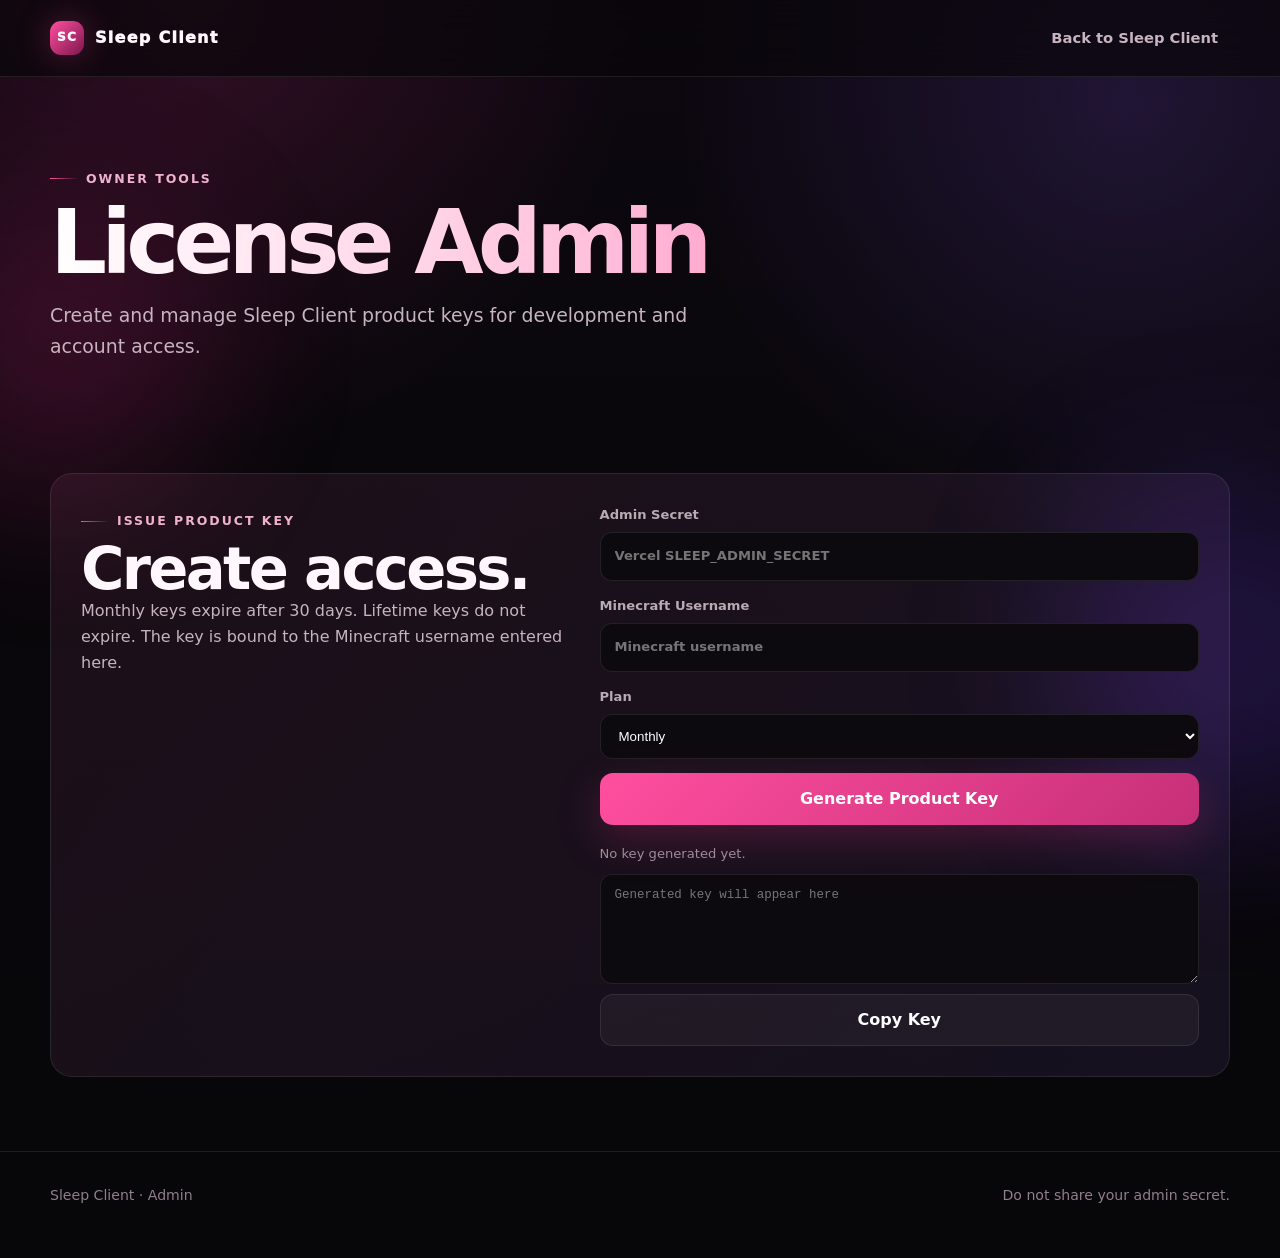
==== commit f04fcf92: "Remove payment tracker from admin" ====
--- a/admin.html
+++ b/admin.html
@@ -4,27 +4,6 @@
 <title>Sleep Client Admin</title>
 <link rel="icon" type="image/png" href="./assets/sleep-client-icon.png?v=2">
 <link rel="stylesheet" href="./assets/site.css">
-<style>
-.admin-payment-feed{position:fixed;top:88px;right:18px;z-index:80;width:min(370px,calc(100vw - 36px));max-height:calc(100vh - 110px);display:flex;flex-direction:column;border:1px solid rgba(255,255,255,.10);border-radius:20px;background:rgba(10,11,18,.91);box-shadow:0 22px 70px rgba(0,0,0,.42);backdrop-filter:blur(18px);overflow:hidden}
-.admin-payment-head{display:flex;align-items:center;justify-content:space-between;gap:12px;padding:15px 16px;border-bottom:1px solid rgba(255,255,255,.08)}
-.admin-payment-head strong{font-size:14px}.admin-payment-head span{font-size:11px;color:#969bad}
-.admin-payment-refresh{border:1px solid rgba(255,255,255,.10);border-radius:9px;padding:7px 9px;background:rgba(255,255,255,.05);color:#fff;cursor:pointer}
-.admin-payment-status{padding:10px 16px;border-bottom:1px solid rgba(255,255,255,.06);font-size:11px;color:#949aad}
-.admin-payment-status.warn{color:#f0c77a}
-.admin-payment-list{overflow:auto;padding:9px}
-.admin-payment-empty{padding:22px 12px;text-align:center;color:#8f95a8;font-size:12px}
-.admin-payment-item{display:grid;gap:9px;padding:12px;margin-bottom:8px;border:1px solid rgba(255,255,255,.075);border-radius:14px;background:rgba(255,255,255,.035)}
-.admin-payment-top{display:flex;align-items:center;justify-content:space-between;gap:10px}
-.admin-payment-player{display:flex;align-items:center;gap:8px;min-width:0}
-.admin-payment-dot{width:8px;height:8px;border-radius:50%;background:#67e8a5;box-shadow:0 0 14px rgba(103,232,165,.5)}
-.admin-payment-player strong{font-size:13px;overflow:hidden;text-overflow:ellipsis;white-space:nowrap}
-.admin-payment-amount{font-size:14px;font-weight:800;color:#fff}
-.admin-payment-meta{display:flex;align-items:center;justify-content:space-between;gap:8px;color:#858b9d;font-size:10px}
-.admin-payment-plan{padding:3px 7px;border-radius:999px;background:rgba(155,106,255,.12);color:#c8b5ff;font-weight:800;text-transform:uppercase;letter-spacing:.06em}
-.admin-payment-use{width:100%;border:1px solid rgba(164,121,255,.24);border-radius:10px;padding:8px 10px;background:rgba(142,84,255,.08);color:#ddd1ff;font:inherit;font-size:11px;font-weight:800;cursor:pointer}
-.admin-payment-use:hover{background:rgba(142,84,255,.15)}
-@media(max-width:1180px){.admin-payment-feed{position:relative;top:auto;right:auto;width:100%;max-height:500px;margin:18px auto 0}.admin-payment-wrap{max-width:1200px;margin:0 auto;padding:0 20px}}
-</style>
 </head><body>
 <div class="bg-orb one"></div><div class="bg-orb two"></div>
 <header class="site-header"><div class="site-shell"><nav class="nav">
@@ -32,22 +11,11 @@
 <div class="nav-links"><a href="./clients.html">Back to Sleep Client</a></div>
 </nav></div></header>
 
-<div class="admin-payment-wrap">
-<aside class="admin-payment-feed" aria-label="Incoming DonutSMP payments">
-  <div class="admin-payment-head">
-    <div><strong>Incoming Payments</strong><br><span id="payment-count">0 payments</span></div>
-    <button class="admin-payment-refresh" id="payment-refresh" type="button">↻</button>
-  </div>
-  <div class="admin-payment-status" id="payment-feed-status">Enter your Admin Secret to load payments.</div>
-  <div class="admin-payment-list" id="payment-feed-list"><div class="admin-payment-empty">No payments loaded.</div></div>
-</aside>
-</div>
-
 <main class="site-shell">
 <section class="page-hero reveal visible">
 <div class="eyebrow">Owner Tools</div>
 <h1><span class="gradient-text">License Admin</span></h1>
-<p class="lead">Generate a signed Sleep Client product key after you have verified a DonutSMP payment.</p>
+<p class="lead">Create and manage Sleep Client product keys for development and account access.</p>
 </section>
 
 <section class="section">
@@ -62,8 +30,8 @@
 <label>Minecraft Username<input id="admin-mc-name" type="text" autocomplete="off" placeholder="Minecraft username"></label>
 <label>Plan
 <select id="admin-plan" class="sleep-admin-select">
-<option value="monthly">Monthly · 10M</option>
-<option value="lifetime">Lifetime · 25M</option>
+<option value="monthly">Monthly</option>
+<option value="lifetime">Lifetime</option>
 </select></label>
 <button class="btn btn-primary" type="submit">Generate Product Key</button>
 <div class="sleep-admin-result" id="admin-result">
@@ -82,123 +50,11 @@
 const status=document.getElementById('admin-status');
 const output=document.getElementById('admin-key-output');
 const secretInput=document.getElementById('admin-secret');
-const feedList=document.getElementById('payment-feed-list');
-const feedStatus=document.getElementById('payment-feed-status');
-const paymentCount=document.getElementById('payment-count');
-let lastPayments=[];
 
 secretInput.value=sessionStorage.getItem('sleep-admin-secret')||'';
 secretInput.addEventListener('input',()=>{
   sessionStorage.setItem('sleep-admin-secret',secretInput.value);
 });
-
-const formatMoney=value=>{
-  const n=Number(value)||0;
-  if(n>=1_000_000_000_000&&n%1_000_000_000_000===0)return (n/1_000_000_000_000)+'T';
-  if(n>=1_000_000_000&&n%1_000_000_000===0)return (n/1_000_000_000)+'B';
-  if(n>=1_000_000&&n%1_000_000===0)return (n/1_000_000)+'M';
-  if(n>=1_000&&n%1_000===0)return (n/1_000)+'K';
-  return new Intl.NumberFormat().format(n);
-};
-
-const renderPayments=(payments,storage)=>{
-  lastPayments=payments;
-  paymentCount.textContent=payments.length+' payment'+(payments.length===1?'':'s');
-  feedList.innerHTML='';
-
-  if(storage==='memory'){
-    feedStatus.textContent='Live, but temporary storage. Connect Upstash Redis in Vercel for permanent history.';
-    feedStatus.classList.add('warn');
-  }else{
-    feedStatus.textContent='Live · persistent Redis storage';
-    feedStatus.classList.remove('warn');
-  }
-
-  if(!payments.length){
-    feedList.innerHTML='<div class="admin-payment-empty">No incoming payments yet.</div>';
-    return;
-  }
-
-  payments.forEach((payment,index)=>{
-    const item=document.createElement('article');
-    item.className='admin-payment-item';
-
-    const top=document.createElement('div');
-    top.className='admin-payment-top';
-
-    const player=document.createElement('div');
-    player.className='admin-payment-player';
-    const dot=document.createElement('span');
-    dot.className='admin-payment-dot';
-    const name=document.createElement('strong');
-    name.textContent=payment.payer||'Unknown';
-    player.append(dot,name);
-
-    const amount=document.createElement('span');
-    amount.className='admin-payment-amount';
-    amount.textContent=formatMoney(payment.amount);
-
-    top.append(player,amount);
-
-    const meta=document.createElement('div');
-    meta.className='admin-payment-meta';
-    const plan=document.createElement('span');
-    plan.className='admin-payment-plan';
-    plan.textContent=payment.plan==='monthly'?'Monthly':payment.plan==='lifetime'?'Lifetime':'Other';
-    const time=document.createElement('span');
-    time.textContent=new Date(payment.receivedAt||payment.recordedAt||Date.now()).toLocaleString();
-    meta.append(plan,time);
-
-    item.append(top,meta);
-
-    if(payment.plan){
-      const use=document.createElement('button');
-      use.type='button';
-      use.className='admin-payment-use';
-      use.textContent='Use for key';
-      use.addEventListener('click',()=>{
-        document.getElementById('admin-mc-name').value=payment.payer||'';
-        document.getElementById('admin-plan').value=payment.plan;
-        document.getElementById('admin-result').scrollIntoView({behavior:'smooth',block:'center'});
-        status.textContent='Payment selected: '+payment.payer+' · '+formatMoney(payment.amount)+'. Generate the key when ready.';
-      });
-      item.append(use);
-    }
-
-    feedList.appendChild(item);
-  });
-};
-
-async function loadPayments(){
-  const secret=secretInput.value.trim();
-  if(!secret){
-    feedStatus.textContent='Enter your Admin Secret to load payments.';
-    feedStatus.classList.remove('warn');
-    return;
-  }
-
-  try{
-    const r=await fetch('/api/payments/list?ts='+Date.now(),{
-      headers:{'Authorization':'Bearer '+secret},
-      cache:'no-store'
-    });
-    const data=await r.json();
-    if(!r.ok||!data.ok){
-      feedStatus.textContent=data.error==='unauthorized'?'Wrong Admin Secret.':'Could not load payments: '+(data.error||'unknown_error');
-      feedStatus.classList.add('warn');
-      return;
-    }
-    renderPayments(Array.isArray(data.payments)?data.payments:[],data.storage);
-  }catch{
-    feedStatus.textContent='Could not reach the payment server.';
-    feedStatus.classList.add('warn');
-  }
-}
-
-document.getElementById('payment-refresh').addEventListener('click',loadPayments);
-secretInput.addEventListener('change',loadPayments);
-setInterval(loadPayments,4000);
-if(secretInput.value)loadPayments();
 
 form.addEventListener('submit',async e=>{
   e.preventDefault();
@@ -226,6 +82,7 @@
     status.textContent='Could not reach the license server.';
   }
 });
+
 document.getElementById('copy-admin-key').addEventListener('click',async()=>{
   if(!output.value)return;
   await navigator.clipboard.writeText(output.value);
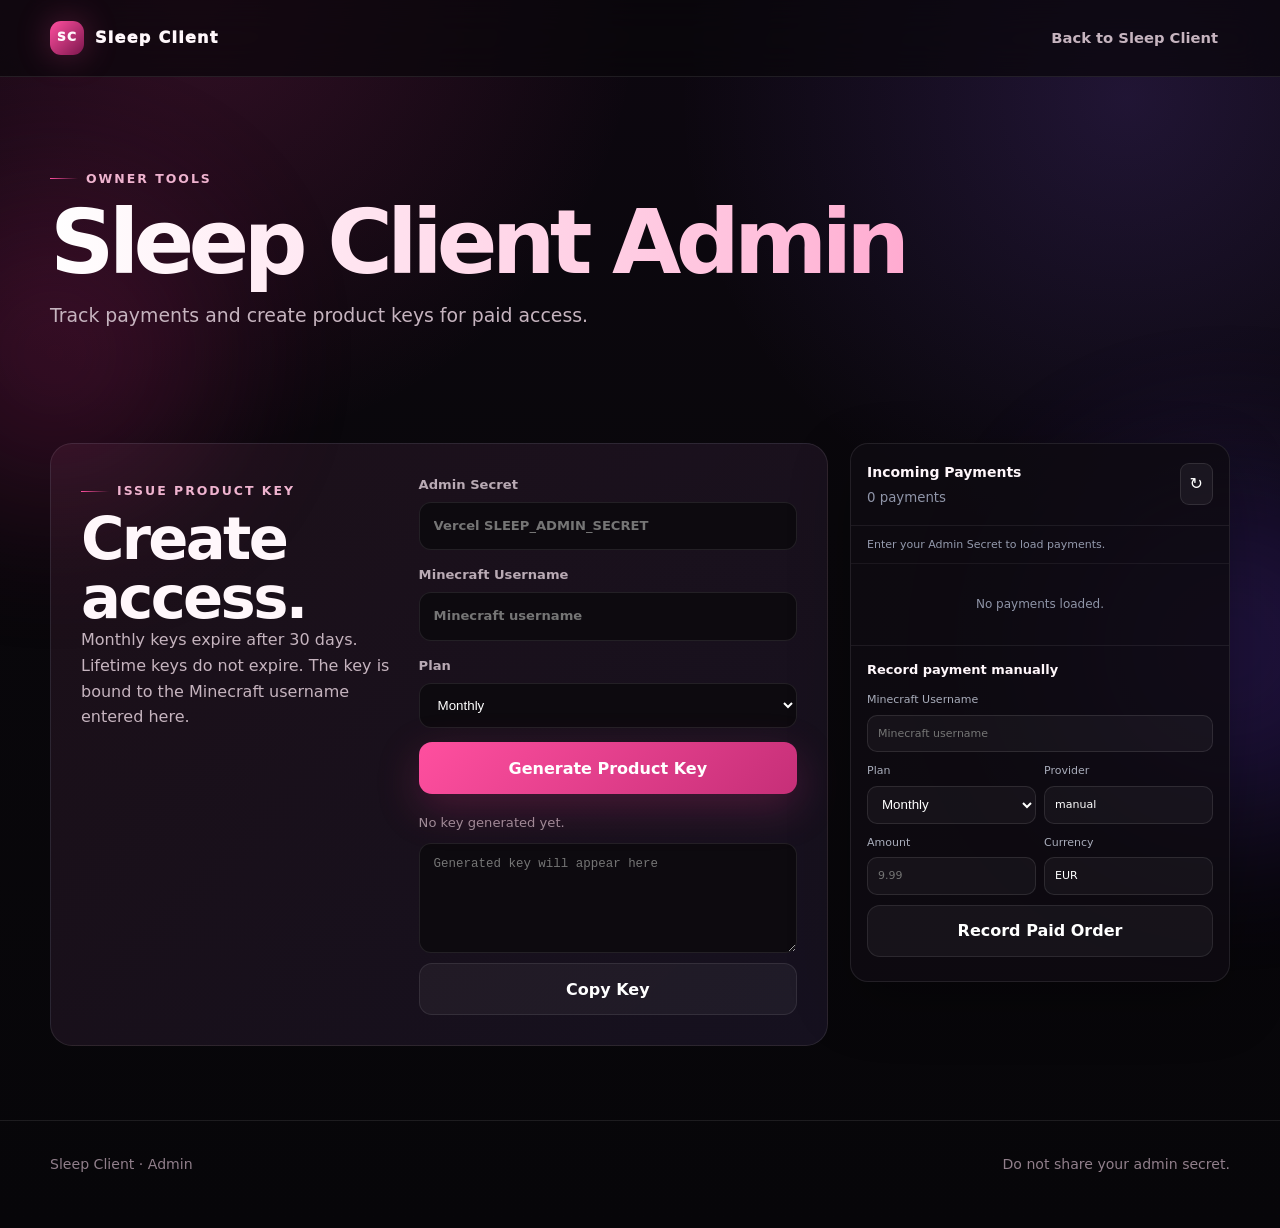
==== commit 6ed45382: "Restore generic payment tracking in admin" ====
--- a/admin.html
+++ b/admin.html
@@ -2,8 +2,38 @@
 <meta charset="utf-8"><meta name="viewport" content="width=device-width,initial-scale=1">
 <meta name="robots" content="noindex,nofollow">
 <title>Sleep Client Admin</title>
-<link rel="icon" type="image/png" href="./assets/sleep-client-icon.png?v=2">
+<link rel="icon" type="image/svg+xml" href="/favicon.svg?v=3">
+<link rel="icon" type="image/png" href="/assets/sleep-client-icon.png?v=3">
+<link rel="shortcut icon" href="/favicon.svg?v=3">
+<link rel="apple-touch-icon" href="/assets/sleep-client-icon.png?v=3">
 <link rel="stylesheet" href="./assets/site.css">
+<style>
+.admin-grid{display:grid;grid-template-columns:minmax(0,1fr) 380px;gap:22px;align-items:start}
+.admin-payment-panel{border:1px solid rgba(255,255,255,.09);border-radius:18px;background:rgba(14,11,18,.86);box-shadow:0 20px 60px rgba(0,0,0,.28);overflow:hidden}
+.admin-payment-head{display:flex;align-items:center;justify-content:space-between;gap:12px;padding:15px 16px;border-bottom:1px solid rgba(255,255,255,.07)}
+.admin-payment-head strong{font-size:14px}.admin-payment-head small{color:#8f95a8}
+.admin-payment-refresh{border:1px solid rgba(255,255,255,.1);border-radius:9px;padding:7px 9px;background:rgba(255,255,255,.05);color:#fff;cursor:pointer}
+.admin-payment-status{padding:10px 16px;border-bottom:1px solid rgba(255,255,255,.06);font-size:11px;color:#949aad}
+.admin-payment-status.warn{color:#f0c77a}
+.admin-payment-list{max-height:430px;overflow:auto;padding:9px}
+.admin-payment-empty{padding:22px 12px;text-align:center;color:#8f95a8;font-size:12px}
+.admin-payment-item{display:grid;gap:8px;padding:12px;margin-bottom:8px;border:1px solid rgba(255,255,255,.075);border-radius:14px;background:rgba(255,255,255,.035)}
+.admin-payment-top{display:flex;align-items:center;justify-content:space-between;gap:10px}
+.admin-payment-player{display:flex;align-items:center;gap:8px;min-width:0}
+.admin-payment-dot{width:8px;height:8px;border-radius:50%;background:#67e8a5;box-shadow:0 0 14px rgba(103,232,165,.5)}
+.admin-payment-player strong{font-size:13px;overflow:hidden;text-overflow:ellipsis;white-space:nowrap}
+.admin-payment-amount{font-size:14px;font-weight:800;color:#fff}
+.admin-payment-meta{display:flex;align-items:center;justify-content:space-between;gap:8px;color:#858b9d;font-size:10px}
+.admin-payment-plan{padding:3px 7px;border-radius:999px;background:rgba(155,106,255,.12);color:#c8b5ff;font-weight:800;text-transform:uppercase;letter-spacing:.06em}
+.admin-payment-use{width:100%;border:1px solid rgba(164,121,255,.24);border-radius:10px;padding:8px 10px;background:rgba(142,84,255,.08);color:#ddd1ff;font:inherit;font-size:11px;font-weight:800;cursor:pointer}
+.admin-payment-use:hover{background:rgba(142,84,255,.15)}
+.admin-manual-payment{display:grid;gap:10px;padding:14px 16px;border-top:1px solid rgba(255,255,255,.07)}
+.admin-manual-payment h3{margin:0;font-size:13px}
+.admin-manual-payment label{display:grid;gap:6px;font-size:11px;color:#a9adbb}
+.admin-manual-payment input,.admin-manual-payment select{width:100%;box-sizing:border-box;border:1px solid rgba(255,255,255,.1);border-radius:10px;background:rgba(255,255,255,.04);color:#fff;padding:9px 10px}
+.admin-manual-row{display:grid;grid-template-columns:1fr 1fr;gap:8px}
+@media(max-width:980px){.admin-grid{grid-template-columns:1fr}}
+</style>
 </head><body>
 <div class="bg-orb one"></div><div class="bg-orb two"></div>
 <header class="site-header"><div class="site-shell"><nav class="nav">
@@ -14,11 +44,11 @@
 <main class="site-shell">
 <section class="page-hero reveal visible">
 <div class="eyebrow">Owner Tools</div>
-<h1><span class="gradient-text">License Admin</span></h1>
-<p class="lead">Create and manage Sleep Client product keys for development and account access.</p>
+<h1><span class="gradient-text">Sleep Client Admin</span></h1>
+<p class="lead">Track payments and create product keys for paid access.</p>
 </section>
 
-<section class="section">
+<section class="section admin-grid">
 <div class="sleep-activation-panel">
 <div>
 <div class="eyebrow">Issue Product Key</div>
@@ -41,6 +71,30 @@
 </div>
 </form>
 </div>
+
+<aside class="admin-payment-panel" aria-label="Incoming payments">
+  <div class="admin-payment-head">
+    <div><strong>Incoming Payments</strong><br><small id="payment-count">0 payments</small></div>
+    <button class="admin-payment-refresh" id="payment-refresh" type="button">↻</button>
+  </div>
+  <div class="admin-payment-status" id="payment-feed-status">Enter your Admin Secret to load payments.</div>
+  <div class="admin-payment-list" id="payment-feed-list"><div class="admin-payment-empty">No payments loaded.</div></div>
+
+  <form class="admin-manual-payment" id="manual-payment-form">
+    <h3>Record payment manually</h3>
+    <label>Minecraft Username<input id="payment-username" type="text" maxlength="16" autocomplete="off" placeholder="Minecraft username"></label>
+    <div class="admin-manual-row">
+      <label>Plan<select id="payment-plan"><option value="monthly">Monthly</option><option value="lifetime">Lifetime</option></select></label>
+      <label>Provider<input id="payment-provider" type="text" value="manual" maxlength="40"></label>
+    </div>
+    <div class="admin-manual-row">
+      <label>Amount<input id="payment-amount" type="number" min="0.01" step="0.01" placeholder="9.99"></label>
+      <label>Currency<input id="payment-currency" type="text" maxlength="3" value="EUR"></label>
+    </div>
+    <button class="btn btn-secondary" type="submit">Record Paid Order</button>
+    <p class="sleep-form-status" id="manual-payment-status"></p>
+  </form>
+</aside>
 </section>
 </main>
 
@@ -50,10 +104,138 @@
 const status=document.getElementById('admin-status');
 const output=document.getElementById('admin-key-output');
 const secretInput=document.getElementById('admin-secret');
+const feedList=document.getElementById('payment-feed-list');
+const feedStatus=document.getElementById('payment-feed-status');
+const paymentCount=document.getElementById('payment-count');
 
 secretInput.value=sessionStorage.getItem('sleep-admin-secret')||'';
 secretInput.addEventListener('input',()=>{
   sessionStorage.setItem('sleep-admin-secret',secretInput.value);
+});
+
+const money=(amount,currency)=>{
+  try{return new Intl.NumberFormat(undefined,{style:'currency',currency:currency||'EUR'}).format(Number(amount)||0);}
+  catch{return (Number(amount)||0).toFixed(2)+' '+(currency||'EUR');}
+};
+
+const renderPayments=(payments,storage)=>{
+  paymentCount.textContent=payments.length+' payment'+(payments.length===1?'':'s');
+  feedList.innerHTML='';
+  feedStatus.textContent=storage==='redis'?'Live · persistent Redis storage':'Live · temporary memory storage';
+  feedStatus.classList.toggle('warn',storage!=='redis');
+
+  if(!payments.length){
+    feedList.innerHTML='<div class="admin-payment-empty">No incoming payments yet.</div>';
+    return;
+  }
+
+  payments.forEach(payment=>{
+    const item=document.createElement('article');
+    item.className='admin-payment-item';
+
+    const top=document.createElement('div');
+    top.className='admin-payment-top';
+
+    const player=document.createElement('div');
+    player.className='admin-payment-player';
+    const dot=document.createElement('span');
+    dot.className='admin-payment-dot';
+    const name=document.createElement('strong');
+    name.textContent=payment.username||payment.payer||'Unknown';
+    player.append(dot,name);
+
+    const amount=document.createElement('span');
+    amount.className='admin-payment-amount';
+    amount.textContent=money(payment.amount,payment.currency||'EUR');
+    top.append(player,amount);
+
+    const meta=document.createElement('div');
+    meta.className='admin-payment-meta';
+    const plan=document.createElement('span');
+    plan.className='admin-payment-plan';
+    plan.textContent=payment.plan||'Other';
+    const info=document.createElement('span');
+    info.textContent=(payment.provider||'unknown')+' · '+new Date(payment.receivedAt||payment.recordedAt||Date.now()).toLocaleString();
+    meta.append(plan,info);
+    item.append(top,meta);
+
+    if(payment.plan==='monthly'||payment.plan==='lifetime'){
+      const use=document.createElement('button');
+      use.type='button';
+      use.className='admin-payment-use';
+      use.textContent='Use for key';
+      use.addEventListener('click',()=>{
+        document.getElementById('admin-mc-name').value=payment.username||payment.payer||'';
+        document.getElementById('admin-plan').value=payment.plan;
+        status.textContent='Payment selected. Generate the key when ready.';
+        form.scrollIntoView({behavior:'smooth',block:'center'});
+      });
+      item.append(use);
+    }
+
+    feedList.appendChild(item);
+  });
+};
+
+async function loadPayments(){
+  const secret=secretInput.value.trim();
+  if(!secret){
+    feedStatus.textContent='Enter your Admin Secret to load payments.';
+    feedStatus.classList.remove('warn');
+    return;
+  }
+  try{
+    const r=await fetch('/api/payments/list?ts='+Date.now(),{
+      headers:{Authorization:'Bearer '+secret},
+      cache:'no-store'
+    });
+    const data=await r.json();
+    if(!r.ok||!data.ok){
+      feedStatus.textContent=data.error==='unauthorized'?'Wrong Admin Secret.':'Could not load payments.';
+      feedStatus.classList.add('warn');
+      return;
+    }
+    renderPayments(Array.isArray(data.payments)?data.payments:[],data.storage);
+  }catch{
+    feedStatus.textContent='Could not reach the payment server.';
+    feedStatus.classList.add('warn');
+  }
+}
+
+document.getElementById('payment-refresh').addEventListener('click',loadPayments);
+secretInput.addEventListener('change',loadPayments);
+setInterval(loadPayments,5000);
+if(secretInput.value)loadPayments();
+
+document.getElementById('manual-payment-form').addEventListener('submit',async e=>{
+  e.preventDefault();
+  const out=document.getElementById('manual-payment-status');
+  const secret=secretInput.value.trim();
+  if(!secret){out.textContent='Enter the Admin Secret first.';return;}
+  const body={
+    username:document.getElementById('payment-username').value.trim(),
+    plan:document.getElementById('payment-plan').value,
+    provider:document.getElementById('payment-provider').value.trim()||'manual',
+    amount:Number(document.getElementById('payment-amount').value),
+    currency:document.getElementById('payment-currency').value.trim().toUpperCase()||'EUR',
+    eventId:'manual-'+Date.now()+'-'+Math.random().toString(36).slice(2,10)
+  };
+  out.textContent='Recording payment…';
+  try{
+    const r=await fetch('/api/payments/report',{
+      method:'POST',
+      headers:{'Content-Type':'application/json',Authorization:'Bearer '+secret},
+      body:JSON.stringify(body)
+    });
+    const data=await r.json();
+    if(!r.ok||!data.ok){out.textContent='Could not record payment: '+(data.error||'unknown_error');return;}
+    out.textContent='Payment recorded.';
+    document.getElementById('admin-mc-name').value=body.username;
+    document.getElementById('admin-plan').value=body.plan;
+    await loadPayments();
+  }catch{
+    out.textContent='Could not reach the payment server.';
+  }
 });
 
 form.addEventListener('submit',async e=>{
